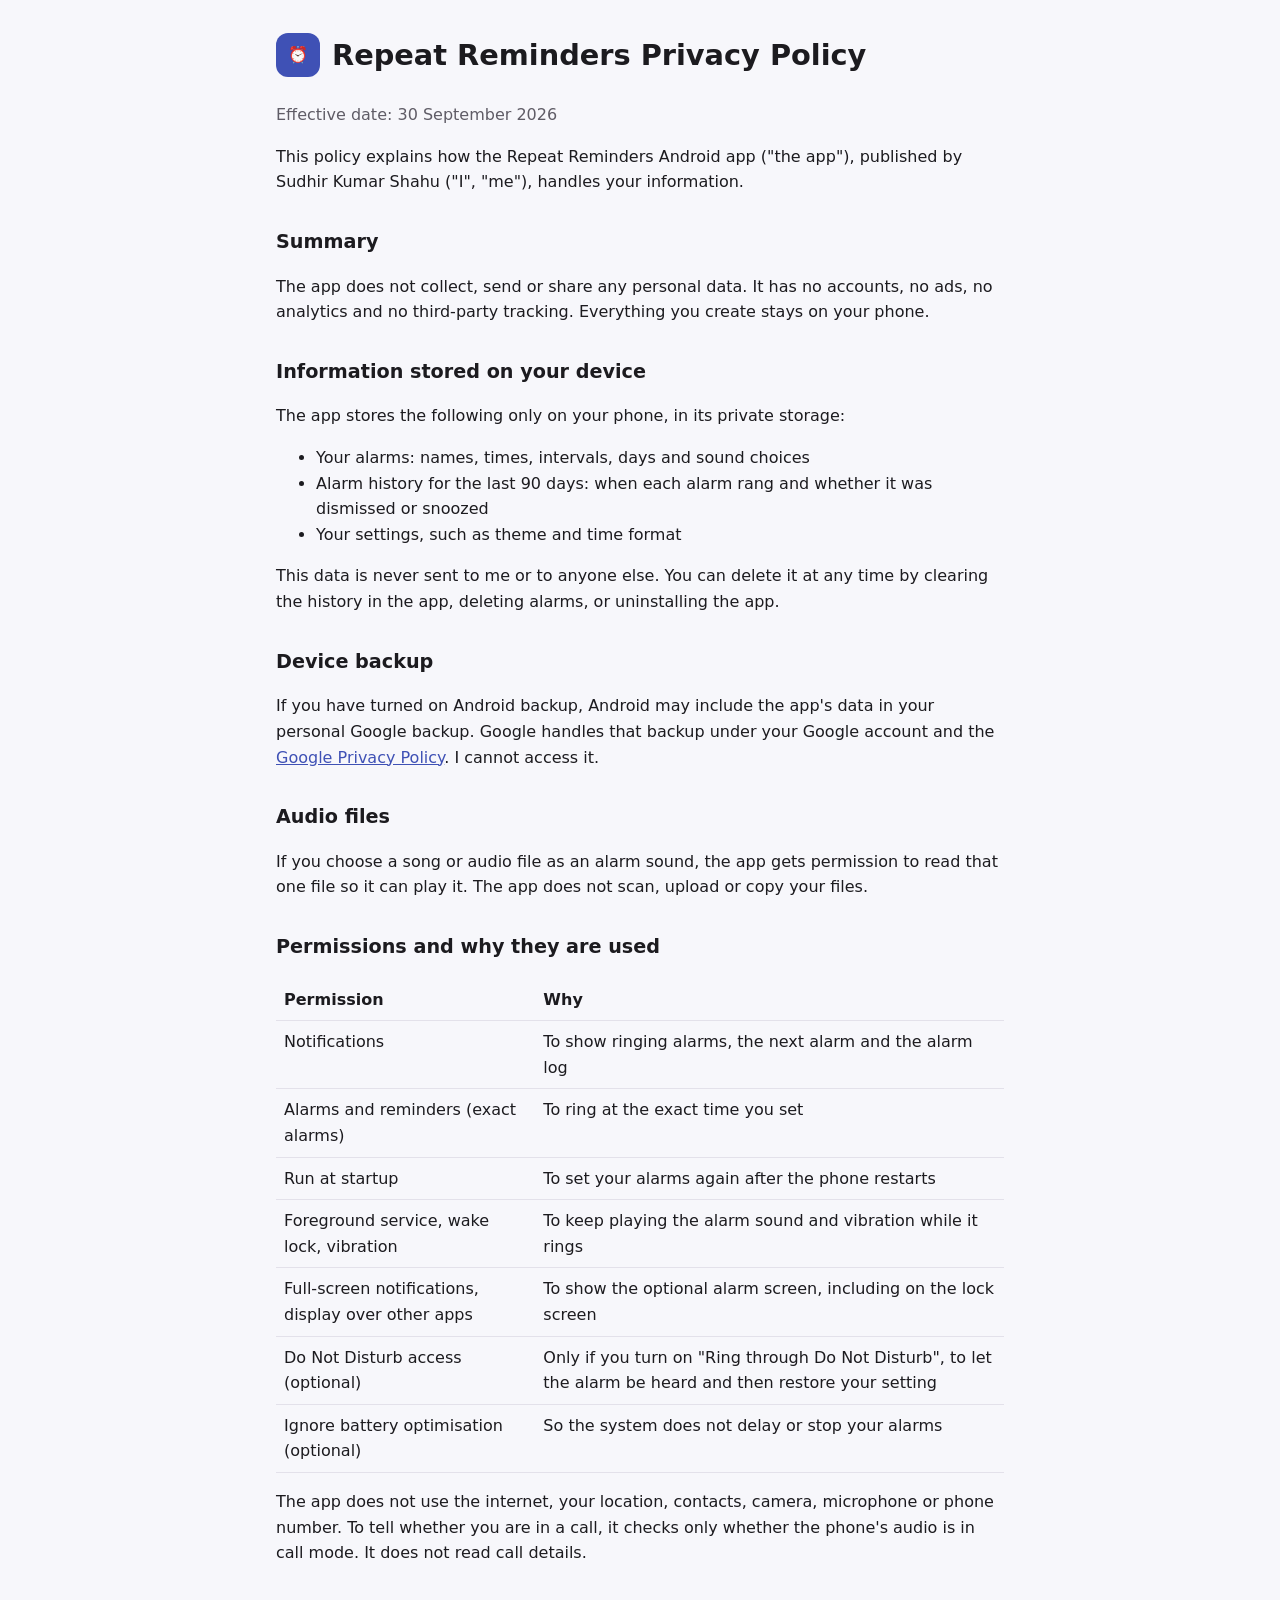
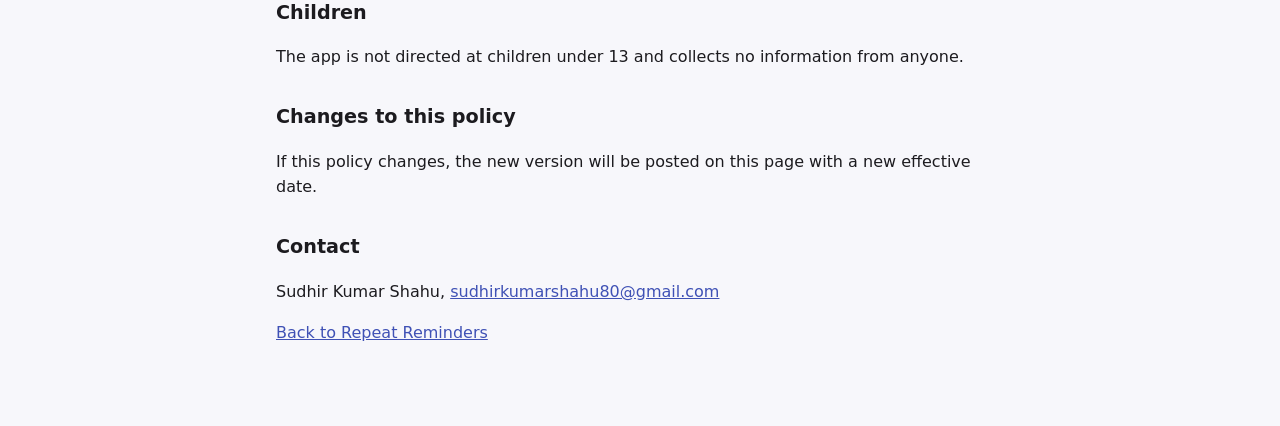
==== infra/site/privacy.html @ 934a148a "Repeat Reminders 1.0.0: interval alarm app for Android Kotlin + Jetpack Compose app that rings from " ====
<!doctype html>
<html lang="en"><head><meta charset="utf-8"><meta name="viewport" content="width=device-width,initial-scale=1">
<title>Privacy Policy</title><meta name="description" content="Privacy policy for the Repeat Reminders Android app.">
<link rel="stylesheet" href="style.css"></head>
<body><main>
<header><div class="logo">⏰</div><h1>Repeat Reminders Privacy Policy</h1></header>
<p class="muted">Effective date: 30 September 2026</p>

<p>This policy explains how the Repeat Reminders Android app ("the app"), published by Sudhir Kumar Shahu ("I", "me"), handles your information.</p>

<h2>Summary</h2>
<p>The app does not collect, send or share any personal data. It has no accounts, no ads, no analytics and no third-party tracking. Everything you create stays on your phone.</p>

<h2>Information stored on your device</h2>
<p>The app stores the following only on your phone, in its private storage:</p>
<ul>
<li>Your alarms: names, times, intervals, days and sound choices</li>
<li>Alarm history for the last 90 days: when each alarm rang and whether it was dismissed or snoozed</li>
<li>Your settings, such as theme and time format</li>
</ul>
<p>This data is never sent to me or to anyone else. You can delete it at any time by clearing the history in the app, deleting alarms, or uninstalling the app.</p>

<h2>Device backup</h2>
<p>If you have turned on Android backup, Android may include the app's data in your personal Google backup. Google handles that backup under your Google account and the <a href="https://policies.google.com/privacy">Google Privacy Policy</a>. I cannot access it.</p>

<h2>Audio files</h2>
<p>If you choose a song or audio file as an alarm sound, the app gets permission to read that one file so it can play it. The app does not scan, upload or copy your files.</p>

<h2>Permissions and why they are used</h2>
<table>
<tr><th>Permission</th><th>Why</th></tr>
<tr><td>Notifications</td><td>To show ringing alarms, the next alarm and the alarm log</td></tr>
<tr><td>Alarms and reminders (exact alarms)</td><td>To ring at the exact time you set</td></tr>
<tr><td>Run at startup</td><td>To set your alarms again after the phone restarts</td></tr>
<tr><td>Foreground service, wake lock, vibration</td><td>To keep playing the alarm sound and vibration while it rings</td></tr>
<tr><td>Full-screen notifications, display over other apps</td><td>To show the optional alarm screen, including on the lock screen</td></tr>
<tr><td>Do Not Disturb access (optional)</td><td>Only if you turn on "Ring through Do Not Disturb", to let the alarm be heard and then restore your setting</td></tr>
<tr><td>Ignore battery optimisation (optional)</td><td>So the system does not delay or stop your alarms</td></tr>
</table>
<p>The app does not use the internet, your location, contacts, camera, microphone or phone number. To tell whether you are in a call, it checks only whether the phone's audio is in call mode. It does not read call details.</p>

<h2>Children</h2>
<p>The app is not directed at children under 13 and collects no information from anyone.</p>

<h2>Changes to this policy</h2>
<p>If this policy changes, the new version will be posted on this page with a new effective date.</p>

<h2>Contact</h2>
<p>Sudhir Kumar Shahu, <a href="mailto:sudhirkumarshahu80@gmail.com">sudhirkumarshahu80@gmail.com</a></p>
<p><a href="index.html">Back to Repeat Reminders</a></p>
</main></body></html>
---- infra/site/style.css ----
:root{--bg:#f7f7fb;--fg:#1c1b1f;--muted:#5f5c66;--card:#fff;--accent:#3f51b5;--line:#e3e1ea}
@media (prefers-color-scheme:dark){:root{--bg:#121216;--fg:#e8e6ee;--muted:#a8a4b2;--card:#1c1c22;--accent:#9fa8ff;--line:#2c2b33}}
*{box-sizing:border-box}
body{margin:0;background:var(--bg);color:var(--fg);font:16px/1.6 system-ui,-apple-system,"Segoe UI",Roboto,sans-serif}
main{max-width:760px;margin:0 auto;padding:32px 16px 64px}
header{display:flex;align-items:center;gap:12px;margin-bottom:24px}
header .logo{width:44px;height:44px;border-radius:12px;background:var(--accent);display:grid;place-items:center;color:#fff;font-weight:700}
h1{font-size:1.8rem;margin:0}h2{font-size:1.2rem;margin-top:2rem}
a{color:var(--accent)}
.card{background:var(--card);border:1px solid var(--line);border-radius:14px;padding:20px;margin:16px 0}
.muted{color:var(--muted)}
table{border-collapse:collapse;width:100%}td,th{border-bottom:1px solid var(--line);padding:8px;text-align:left;vertical-align:top}
footer{margin-top:48px;color:var(--muted);font-size:.9rem}
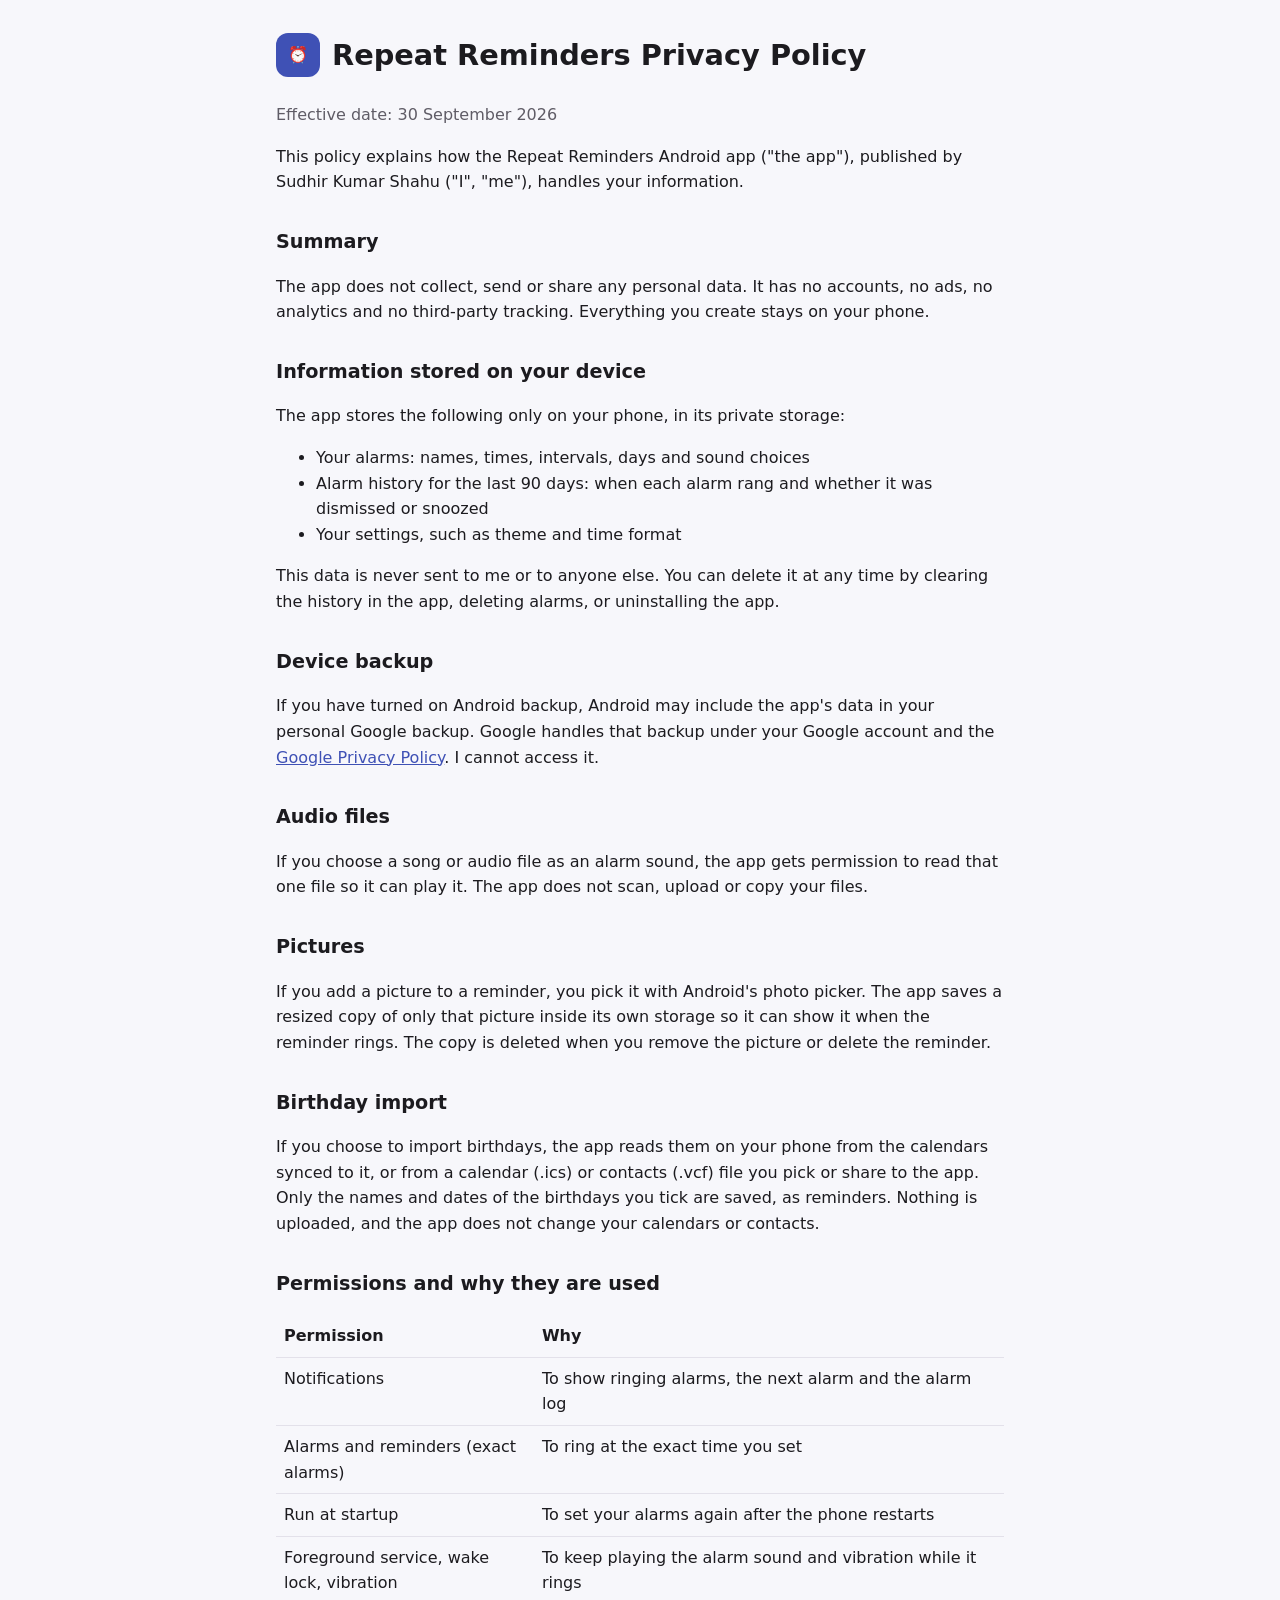
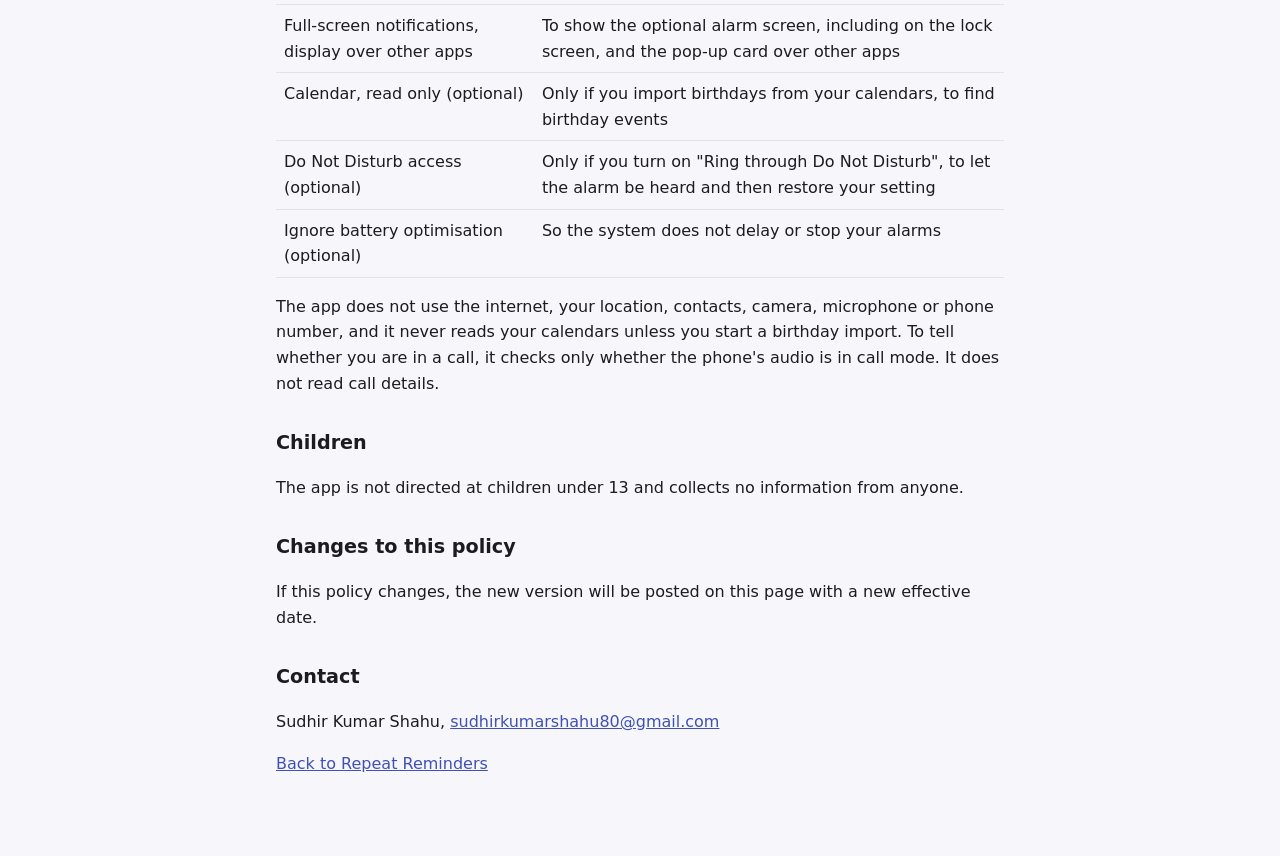
==== commit b871f144: "Groups, crop, icons, pop-up, single alarms and birthday import - Groups: reminders can belong to a g" ====
--- a/infra/site/privacy.html
+++ b/infra/site/privacy.html
@@ -26,6 +26,12 @@
 <h2>Audio files</h2>
 <p>If you choose a song or audio file as an alarm sound, the app gets permission to read that one file so it can play it. The app does not scan, upload or copy your files.</p>
 
+<h2>Pictures</h2>
+<p>If you add a picture to a reminder, you pick it with Android's photo picker. The app saves a resized copy of only that picture inside its own storage so it can show it when the reminder rings. The copy is deleted when you remove the picture or delete the reminder.</p>
+
+<h2>Birthday import</h2>
+<p>If you choose to import birthdays, the app reads them on your phone from the calendars synced to it, or from a calendar (.ics) or contacts (.vcf) file you pick or share to the app. Only the names and dates of the birthdays you tick are saved, as reminders. Nothing is uploaded, and the app does not change your calendars or contacts.</p>
+
 <h2>Permissions and why they are used</h2>
 <table>
 <tr><th>Permission</th><th>Why</th></tr>
@@ -33,11 +39,12 @@
 <tr><td>Alarms and reminders (exact alarms)</td><td>To ring at the exact time you set</td></tr>
 <tr><td>Run at startup</td><td>To set your alarms again after the phone restarts</td></tr>
 <tr><td>Foreground service, wake lock, vibration</td><td>To keep playing the alarm sound and vibration while it rings</td></tr>
-<tr><td>Full-screen notifications, display over other apps</td><td>To show the optional alarm screen, including on the lock screen</td></tr>
+<tr><td>Full-screen notifications, display over other apps</td><td>To show the optional alarm screen, including on the lock screen, and the pop-up card over other apps</td></tr>
+<tr><td>Calendar, read only (optional)</td><td>Only if you import birthdays from your calendars, to find birthday events</td></tr>
 <tr><td>Do Not Disturb access (optional)</td><td>Only if you turn on "Ring through Do Not Disturb", to let the alarm be heard and then restore your setting</td></tr>
 <tr><td>Ignore battery optimisation (optional)</td><td>So the system does not delay or stop your alarms</td></tr>
 </table>
-<p>The app does not use the internet, your location, contacts, camera, microphone or phone number. To tell whether you are in a call, it checks only whether the phone's audio is in call mode. It does not read call details.</p>
+<p>The app does not use the internet, your location, contacts, camera, microphone or phone number, and it never reads your calendars unless you start a birthday import. To tell whether you are in a call, it checks only whether the phone's audio is in call mode. It does not read call details.</p>
 
 <h2>Children</h2>
 <p>The app is not directed at children under 13 and collects no information from anyone.</p>
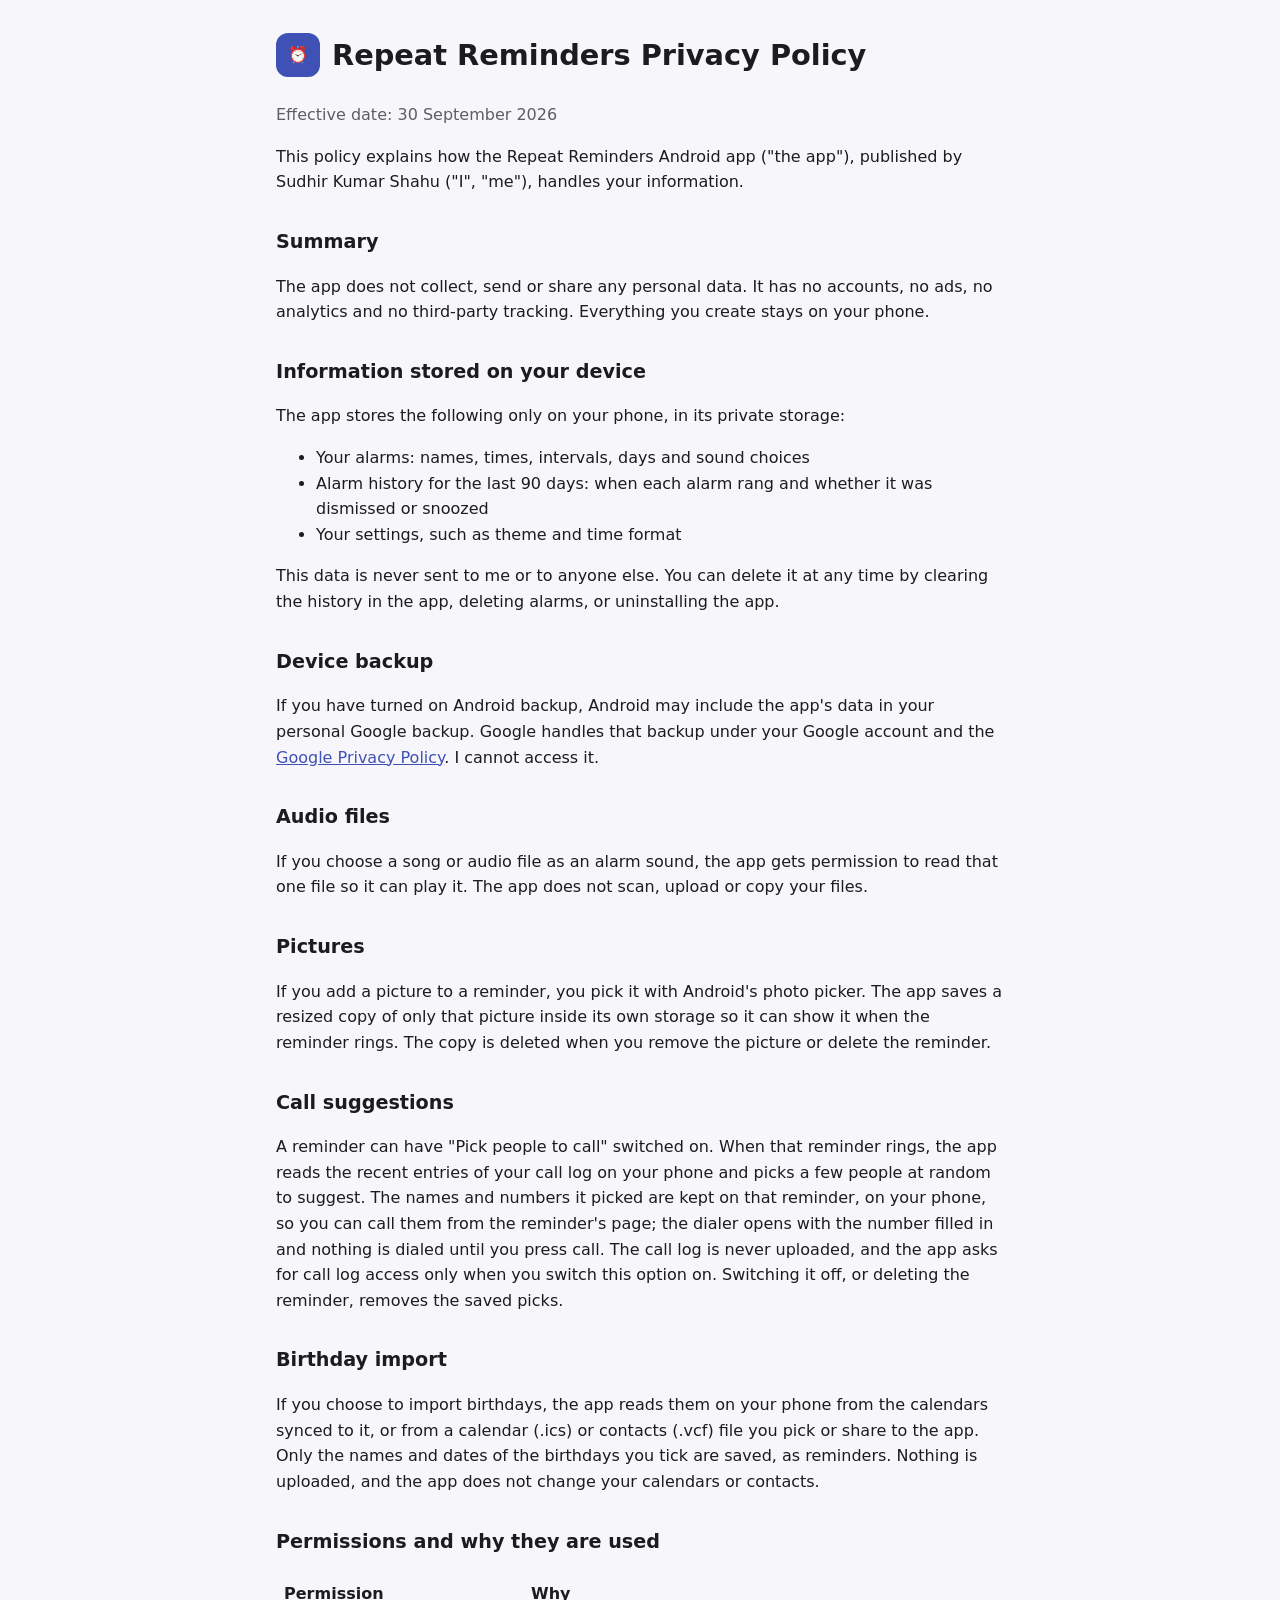
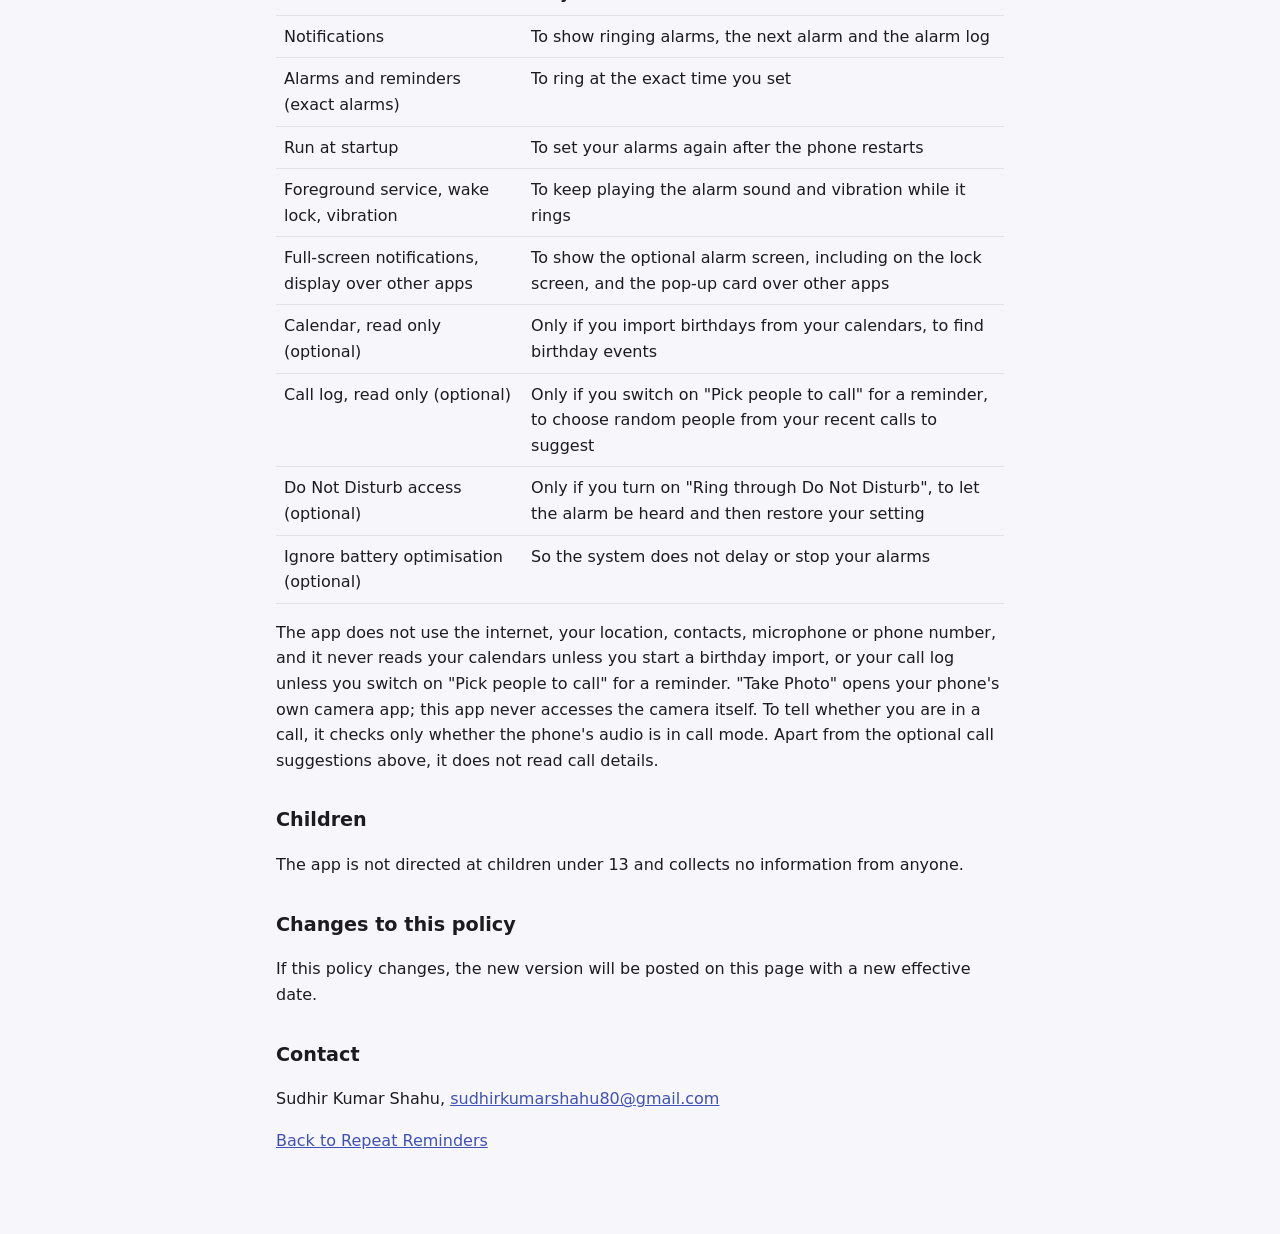
==== commit 676a297f: "Call someone reminders, first-launch sound setup - "Pick people to call": each time the reminder rin" ====
--- a/infra/site/privacy.html
+++ b/infra/site/privacy.html
@@ -29,6 +29,9 @@
 <h2>Pictures</h2>
 <p>If you add a picture to a reminder, you pick it with Android's photo picker. The app saves a resized copy of only that picture inside its own storage so it can show it when the reminder rings. The copy is deleted when you remove the picture or delete the reminder.</p>
 
+<h2>Call suggestions</h2>
+<p>A reminder can have "Pick people to call" switched on. When that reminder rings, the app reads the recent entries of your call log on your phone and picks a few people at random to suggest. The names and numbers it picked are kept on that reminder, on your phone, so you can call them from the reminder's page; the dialer opens with the number filled in and nothing is dialed until you press call. The call log is never uploaded, and the app asks for call log access only when you switch this option on. Switching it off, or deleting the reminder, removes the saved picks.</p>
+
 <h2>Birthday import</h2>
 <p>If you choose to import birthdays, the app reads them on your phone from the calendars synced to it, or from a calendar (.ics) or contacts (.vcf) file you pick or share to the app. Only the names and dates of the birthdays you tick are saved, as reminders. Nothing is uploaded, and the app does not change your calendars or contacts.</p>
 
@@ -41,10 +44,11 @@
 <tr><td>Foreground service, wake lock, vibration</td><td>To keep playing the alarm sound and vibration while it rings</td></tr>
 <tr><td>Full-screen notifications, display over other apps</td><td>To show the optional alarm screen, including on the lock screen, and the pop-up card over other apps</td></tr>
 <tr><td>Calendar, read only (optional)</td><td>Only if you import birthdays from your calendars, to find birthday events</td></tr>
+<tr><td>Call log, read only (optional)</td><td>Only if you switch on "Pick people to call" for a reminder, to choose random people from your recent calls to suggest</td></tr>
 <tr><td>Do Not Disturb access (optional)</td><td>Only if you turn on "Ring through Do Not Disturb", to let the alarm be heard and then restore your setting</td></tr>
 <tr><td>Ignore battery optimisation (optional)</td><td>So the system does not delay or stop your alarms</td></tr>
 </table>
-<p>The app does not use the internet, your location, contacts, camera, microphone or phone number, and it never reads your calendars unless you start a birthday import. To tell whether you are in a call, it checks only whether the phone's audio is in call mode. It does not read call details.</p>
+<p>The app does not use the internet, your location, contacts, microphone or phone number, and it never reads your calendars unless you start a birthday import, or your call log unless you switch on "Pick people to call" for a reminder. "Take Photo" opens your phone's own camera app; this app never accesses the camera itself. To tell whether you are in a call, it checks only whether the phone's audio is in call mode. Apart from the optional call suggestions above, it does not read call details.</p>
 
 <h2>Children</h2>
 <p>The app is not directed at children under 13 and collects no information from anyone.</p>
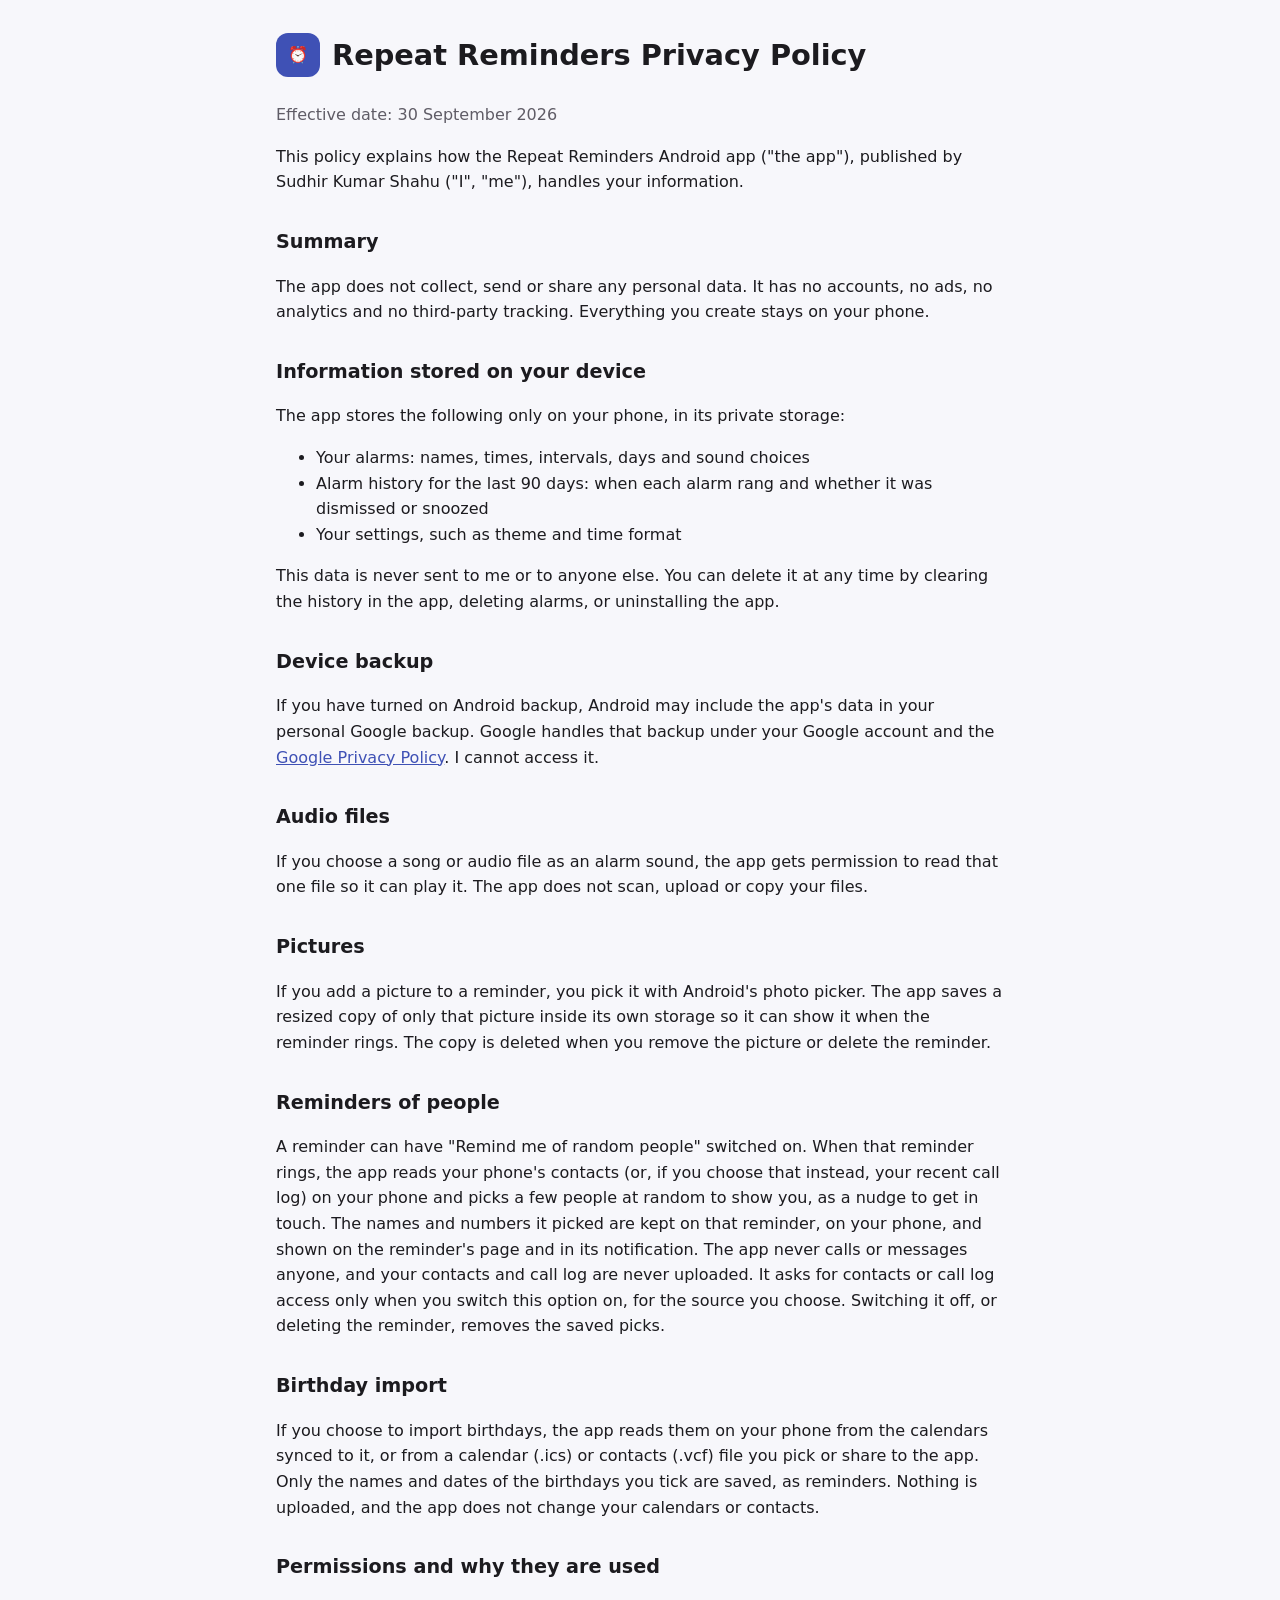
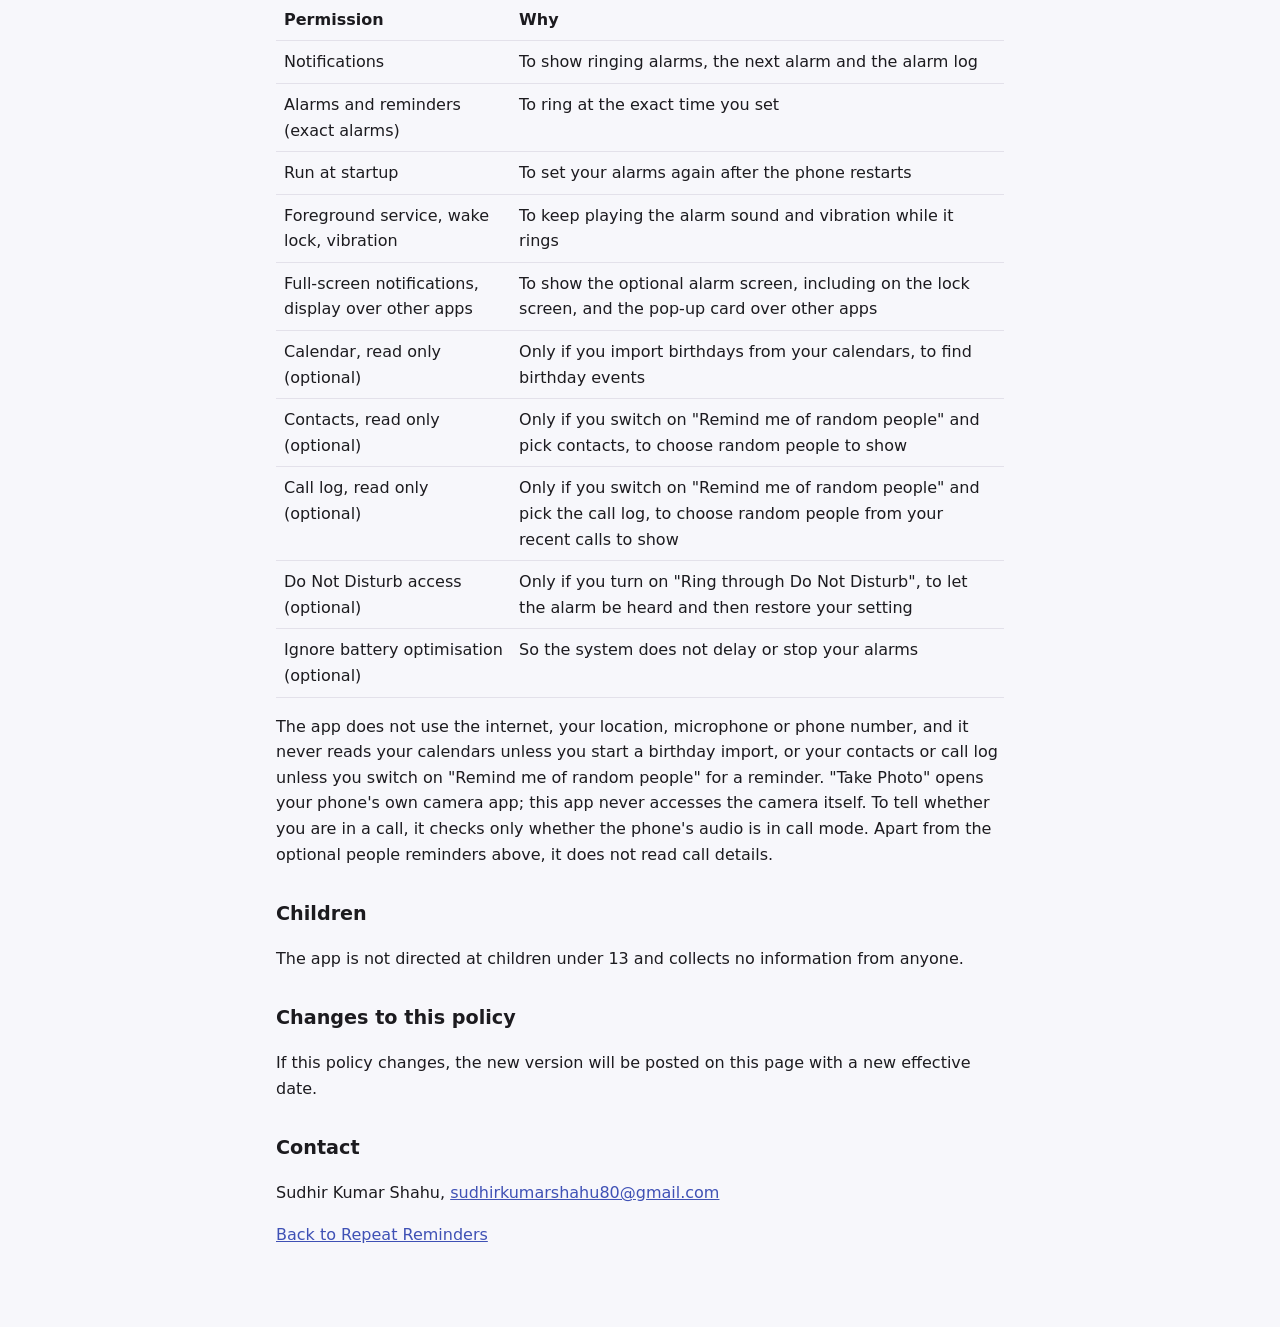
==== commit 1d455d10: "Remind me of random people: contacts or call log, no calling - The feature no longer calls anyone: w" ====
--- a/infra/site/privacy.html
+++ b/infra/site/privacy.html
@@ -29,8 +29,8 @@
 <h2>Pictures</h2>
 <p>If you add a picture to a reminder, you pick it with Android's photo picker. The app saves a resized copy of only that picture inside its own storage so it can show it when the reminder rings. The copy is deleted when you remove the picture or delete the reminder.</p>
 
-<h2>Call suggestions</h2>
-<p>A reminder can have "Pick people to call" switched on. When that reminder rings, the app reads the recent entries of your call log on your phone and picks a few people at random to suggest. The names and numbers it picked are kept on that reminder, on your phone, so you can call them from the reminder's page; the dialer opens with the number filled in and nothing is dialed until you press call. The call log is never uploaded, and the app asks for call log access only when you switch this option on. Switching it off, or deleting the reminder, removes the saved picks.</p>
+<h2>Reminders of people</h2>
+<p>A reminder can have "Remind me of random people" switched on. When that reminder rings, the app reads your phone's contacts (or, if you choose that instead, your recent call log) on your phone and picks a few people at random to show you, as a nudge to get in touch. The names and numbers it picked are kept on that reminder, on your phone, and shown on the reminder's page and in its notification. The app never calls or messages anyone, and your contacts and call log are never uploaded. It asks for contacts or call log access only when you switch this option on, for the source you choose. Switching it off, or deleting the reminder, removes the saved picks.</p>
 
 <h2>Birthday import</h2>
 <p>If you choose to import birthdays, the app reads them on your phone from the calendars synced to it, or from a calendar (.ics) or contacts (.vcf) file you pick or share to the app. Only the names and dates of the birthdays you tick are saved, as reminders. Nothing is uploaded, and the app does not change your calendars or contacts.</p>
@@ -44,11 +44,12 @@
 <tr><td>Foreground service, wake lock, vibration</td><td>To keep playing the alarm sound and vibration while it rings</td></tr>
 <tr><td>Full-screen notifications, display over other apps</td><td>To show the optional alarm screen, including on the lock screen, and the pop-up card over other apps</td></tr>
 <tr><td>Calendar, read only (optional)</td><td>Only if you import birthdays from your calendars, to find birthday events</td></tr>
-<tr><td>Call log, read only (optional)</td><td>Only if you switch on "Pick people to call" for a reminder, to choose random people from your recent calls to suggest</td></tr>
+<tr><td>Contacts, read only (optional)</td><td>Only if you switch on "Remind me of random people" and pick contacts, to choose random people to show</td></tr>
+<tr><td>Call log, read only (optional)</td><td>Only if you switch on "Remind me of random people" and pick the call log, to choose random people from your recent calls to show</td></tr>
 <tr><td>Do Not Disturb access (optional)</td><td>Only if you turn on "Ring through Do Not Disturb", to let the alarm be heard and then restore your setting</td></tr>
 <tr><td>Ignore battery optimisation (optional)</td><td>So the system does not delay or stop your alarms</td></tr>
 </table>
-<p>The app does not use the internet, your location, contacts, microphone or phone number, and it never reads your calendars unless you start a birthday import, or your call log unless you switch on "Pick people to call" for a reminder. "Take Photo" opens your phone's own camera app; this app never accesses the camera itself. To tell whether you are in a call, it checks only whether the phone's audio is in call mode. Apart from the optional call suggestions above, it does not read call details.</p>
+<p>The app does not use the internet, your location, microphone or phone number, and it never reads your calendars unless you start a birthday import, or your contacts or call log unless you switch on "Remind me of random people" for a reminder. "Take Photo" opens your phone's own camera app; this app never accesses the camera itself. To tell whether you are in a call, it checks only whether the phone's audio is in call mode. Apart from the optional people reminders above, it does not read call details.</p>
 
 <h2>Children</h2>
 <p>The app is not directed at children under 13 and collects no information from anyone.</p>
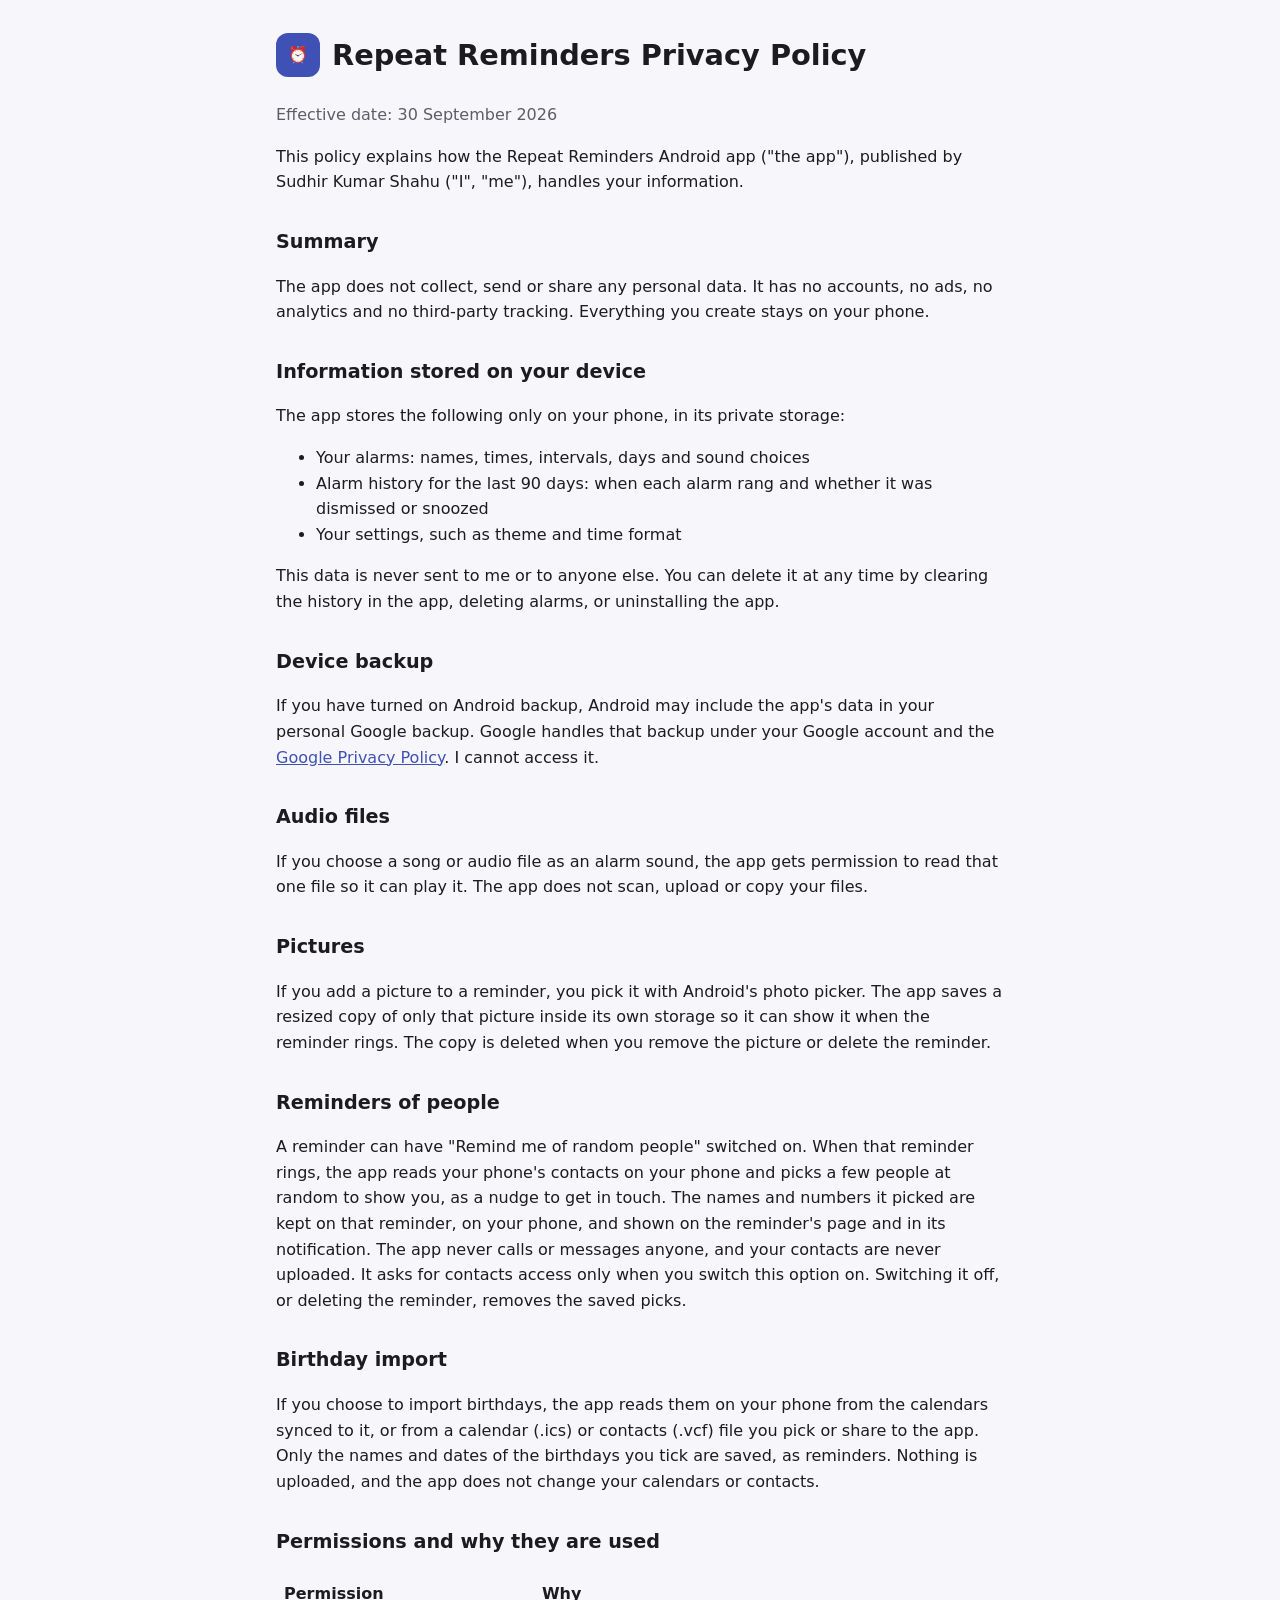
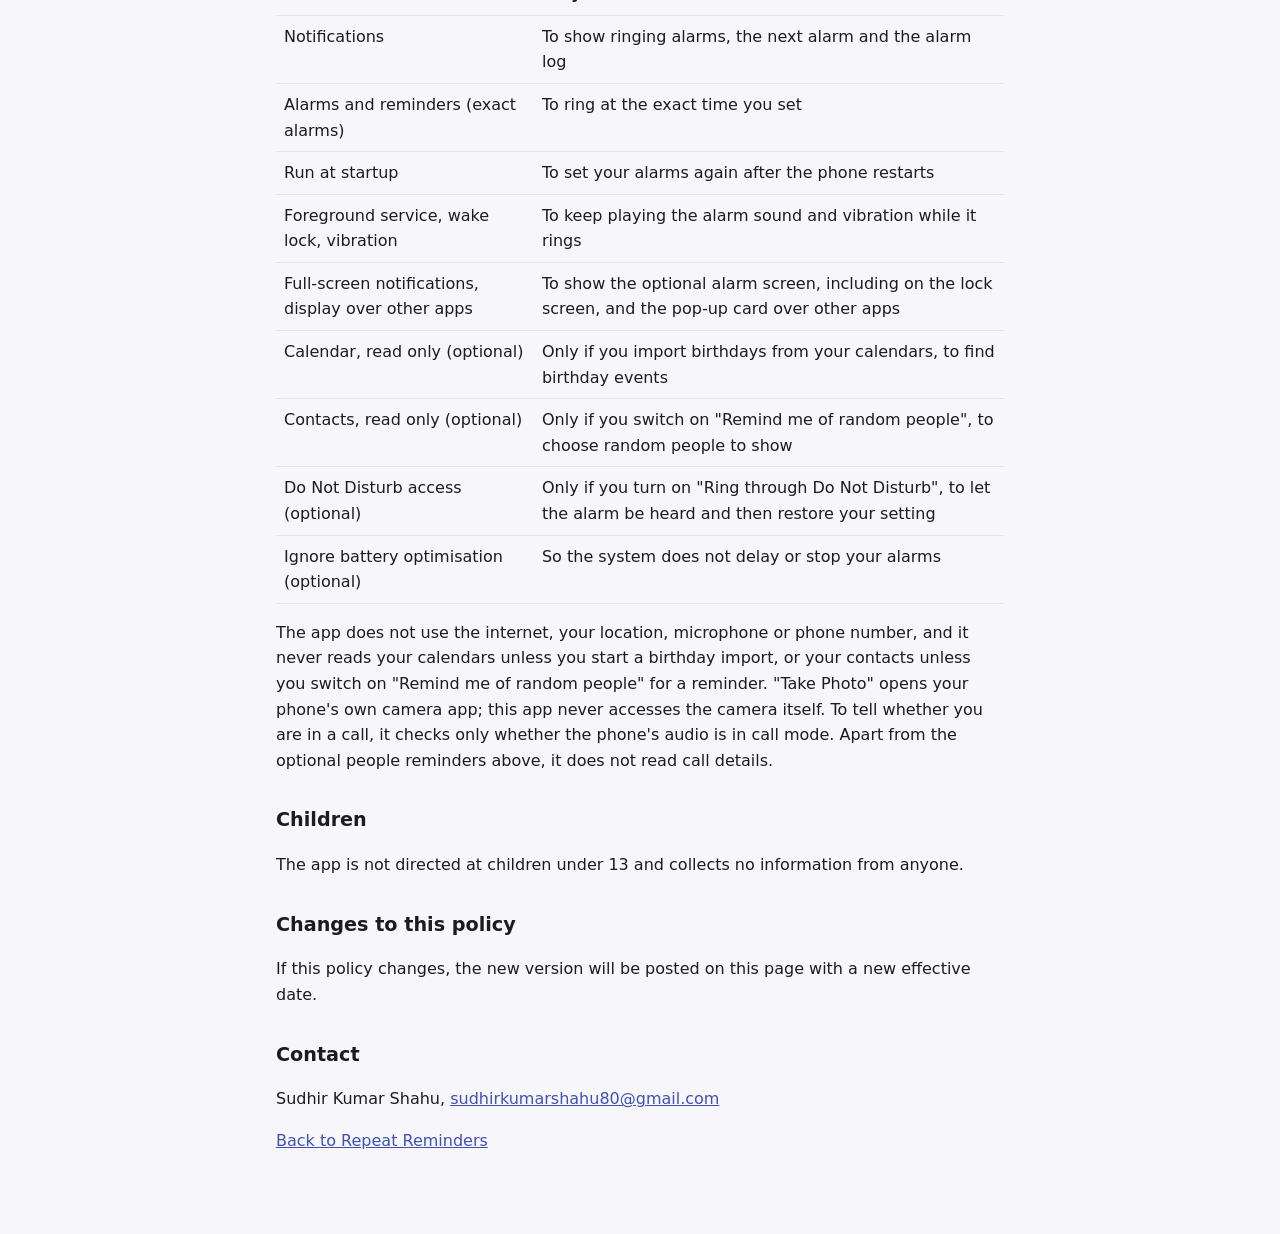
==== commit 0c6d720d: "Remind me of people: contacts only, call log removed - The call log choice and the READ_CALL_LOG per" ====
--- a/infra/site/privacy.html
+++ b/infra/site/privacy.html
@@ -30,7 +30,7 @@
 <p>If you add a picture to a reminder, you pick it with Android's photo picker. The app saves a resized copy of only that picture inside its own storage so it can show it when the reminder rings. The copy is deleted when you remove the picture or delete the reminder.</p>
 
 <h2>Reminders of people</h2>
-<p>A reminder can have "Remind me of random people" switched on. When that reminder rings, the app reads your phone's contacts (or, if you choose that instead, your recent call log) on your phone and picks a few people at random to show you, as a nudge to get in touch. The names and numbers it picked are kept on that reminder, on your phone, and shown on the reminder's page and in its notification. The app never calls or messages anyone, and your contacts and call log are never uploaded. It asks for contacts or call log access only when you switch this option on, for the source you choose. Switching it off, or deleting the reminder, removes the saved picks.</p>
+<p>A reminder can have "Remind me of random people" switched on. When that reminder rings, the app reads your phone's contacts on your phone and picks a few people at random to show you, as a nudge to get in touch. The names and numbers it picked are kept on that reminder, on your phone, and shown on the reminder's page and in its notification. The app never calls or messages anyone, and your contacts are never uploaded. It asks for contacts access only when you switch this option on. Switching it off, or deleting the reminder, removes the saved picks.</p>
 
 <h2>Birthday import</h2>
 <p>If you choose to import birthdays, the app reads them on your phone from the calendars synced to it, or from a calendar (.ics) or contacts (.vcf) file you pick or share to the app. Only the names and dates of the birthdays you tick are saved, as reminders. Nothing is uploaded, and the app does not change your calendars or contacts.</p>
@@ -44,12 +44,11 @@
 <tr><td>Foreground service, wake lock, vibration</td><td>To keep playing the alarm sound and vibration while it rings</td></tr>
 <tr><td>Full-screen notifications, display over other apps</td><td>To show the optional alarm screen, including on the lock screen, and the pop-up card over other apps</td></tr>
 <tr><td>Calendar, read only (optional)</td><td>Only if you import birthdays from your calendars, to find birthday events</td></tr>
-<tr><td>Contacts, read only (optional)</td><td>Only if you switch on "Remind me of random people" and pick contacts, to choose random people to show</td></tr>
-<tr><td>Call log, read only (optional)</td><td>Only if you switch on "Remind me of random people" and pick the call log, to choose random people from your recent calls to show</td></tr>
+<tr><td>Contacts, read only (optional)</td><td>Only if you switch on "Remind me of random people", to choose random people to show</td></tr>
 <tr><td>Do Not Disturb access (optional)</td><td>Only if you turn on "Ring through Do Not Disturb", to let the alarm be heard and then restore your setting</td></tr>
 <tr><td>Ignore battery optimisation (optional)</td><td>So the system does not delay or stop your alarms</td></tr>
 </table>
-<p>The app does not use the internet, your location, microphone or phone number, and it never reads your calendars unless you start a birthday import, or your contacts or call log unless you switch on "Remind me of random people" for a reminder. "Take Photo" opens your phone's own camera app; this app never accesses the camera itself. To tell whether you are in a call, it checks only whether the phone's audio is in call mode. Apart from the optional people reminders above, it does not read call details.</p>
+<p>The app does not use the internet, your location, microphone or phone number, and it never reads your calendars unless you start a birthday import, or your contacts unless you switch on "Remind me of random people" for a reminder. "Take Photo" opens your phone's own camera app; this app never accesses the camera itself. To tell whether you are in a call, it checks only whether the phone's audio is in call mode. Apart from the optional people reminders above, it does not read call details.</p>
 
 <h2>Children</h2>
 <p>The app is not directed at children under 13 and collects no information from anyone.</p>
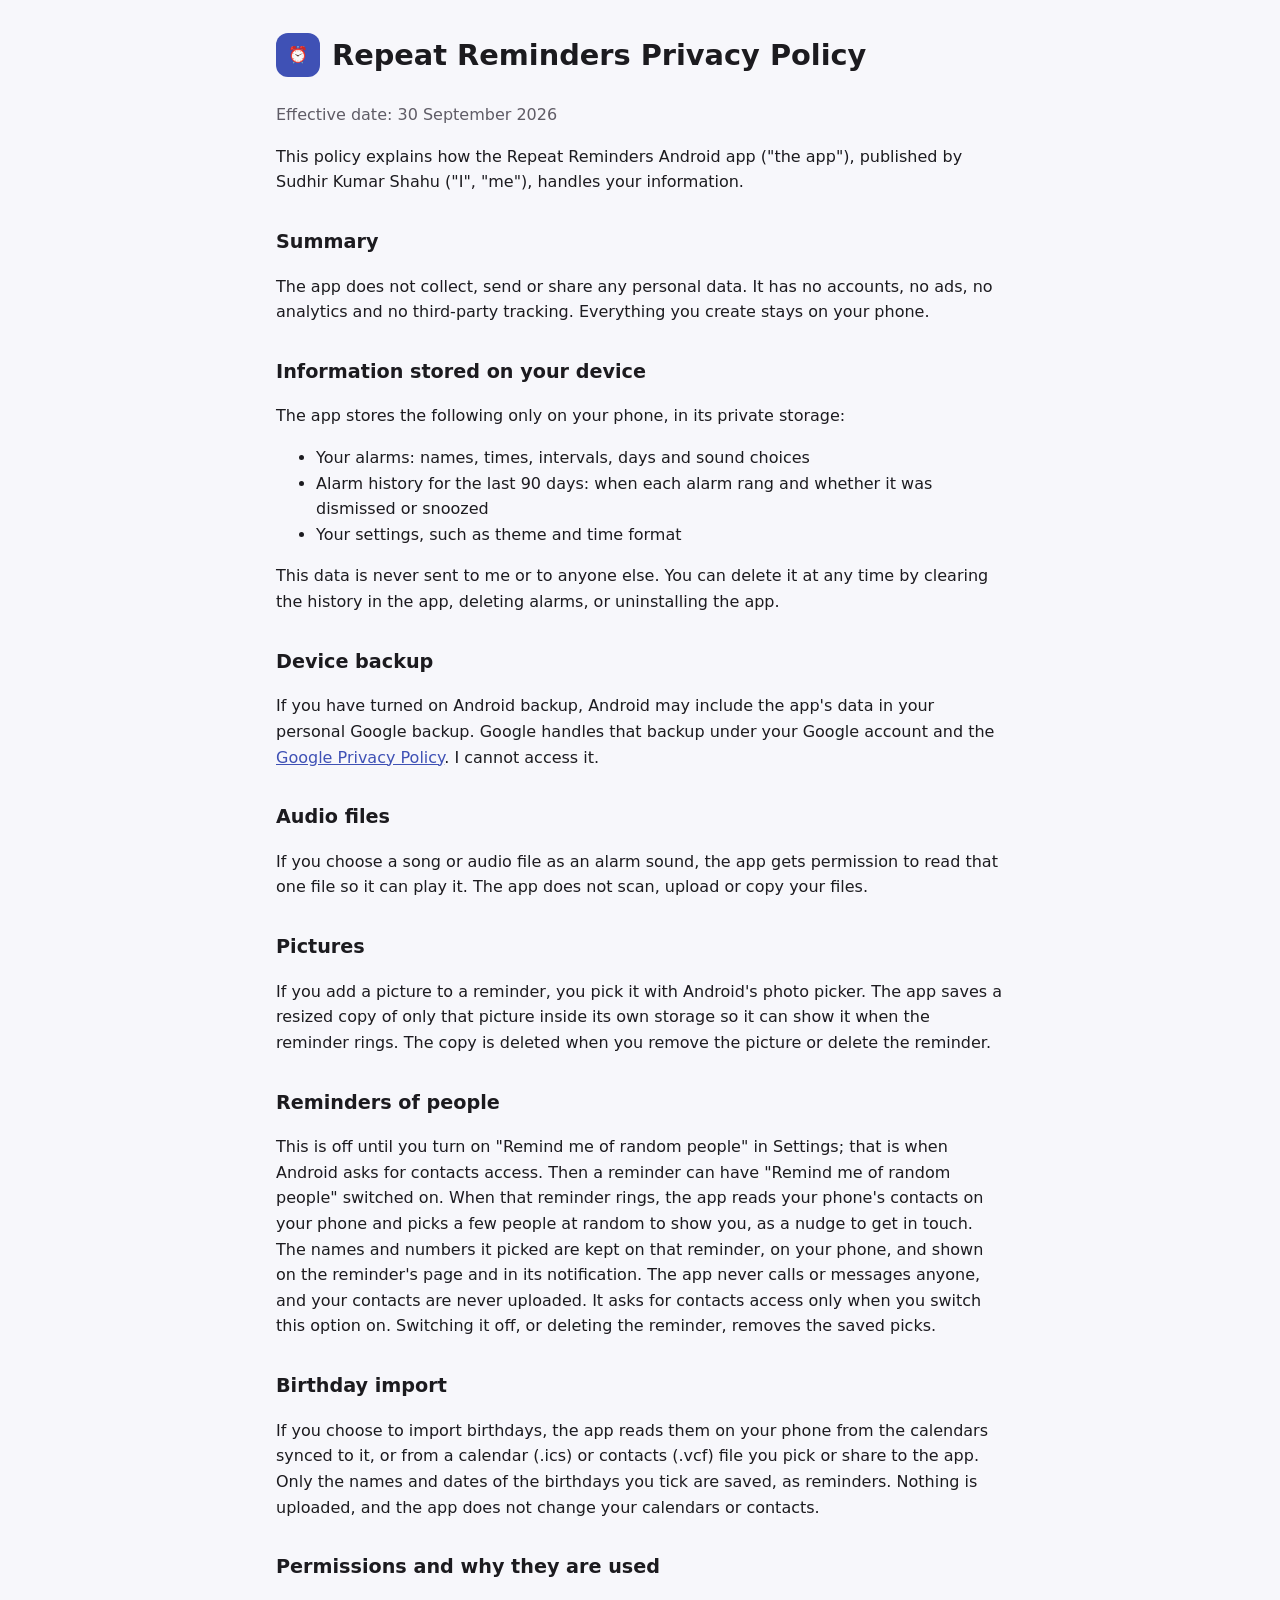
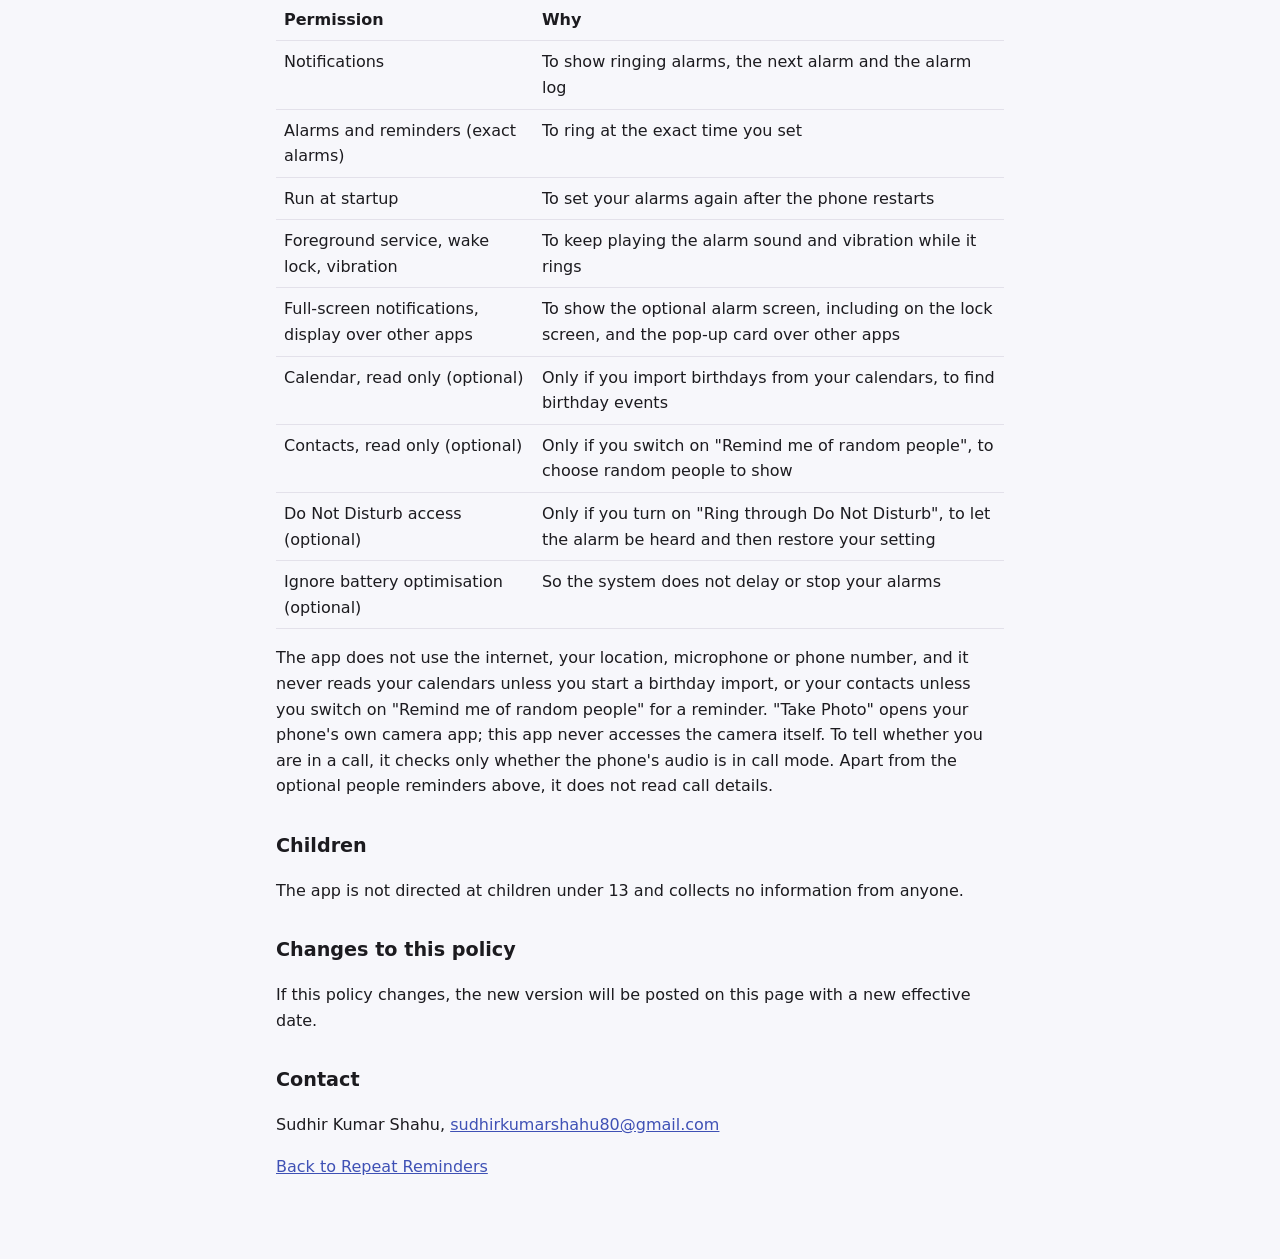
==== commit 4ca11d4e: "People reminders toggle in Settings, smaller titles, bigger bullets, reminder search Co-Authored-By:" ====
--- a/infra/site/privacy.html
+++ b/infra/site/privacy.html
@@ -30,7 +30,7 @@
 <p>If you add a picture to a reminder, you pick it with Android's photo picker. The app saves a resized copy of only that picture inside its own storage so it can show it when the reminder rings. The copy is deleted when you remove the picture or delete the reminder.</p>
 
 <h2>Reminders of people</h2>
-<p>A reminder can have "Remind me of random people" switched on. When that reminder rings, the app reads your phone's contacts on your phone and picks a few people at random to show you, as a nudge to get in touch. The names and numbers it picked are kept on that reminder, on your phone, and shown on the reminder's page and in its notification. The app never calls or messages anyone, and your contacts are never uploaded. It asks for contacts access only when you switch this option on. Switching it off, or deleting the reminder, removes the saved picks.</p>
+<p>This is off until you turn on "Remind me of random people" in Settings; that is when Android asks for contacts access. Then a reminder can have "Remind me of random people" switched on. When that reminder rings, the app reads your phone's contacts on your phone and picks a few people at random to show you, as a nudge to get in touch. The names and numbers it picked are kept on that reminder, on your phone, and shown on the reminder's page and in its notification. The app never calls or messages anyone, and your contacts are never uploaded. It asks for contacts access only when you switch this option on. Switching it off, or deleting the reminder, removes the saved picks.</p>
 
 <h2>Birthday import</h2>
 <p>If you choose to import birthdays, the app reads them on your phone from the calendars synced to it, or from a calendar (.ics) or contacts (.vcf) file you pick or share to the app. Only the names and dates of the birthdays you tick are saved, as reminders. Nothing is uploaded, and the app does not change your calendars or contacts.</p>
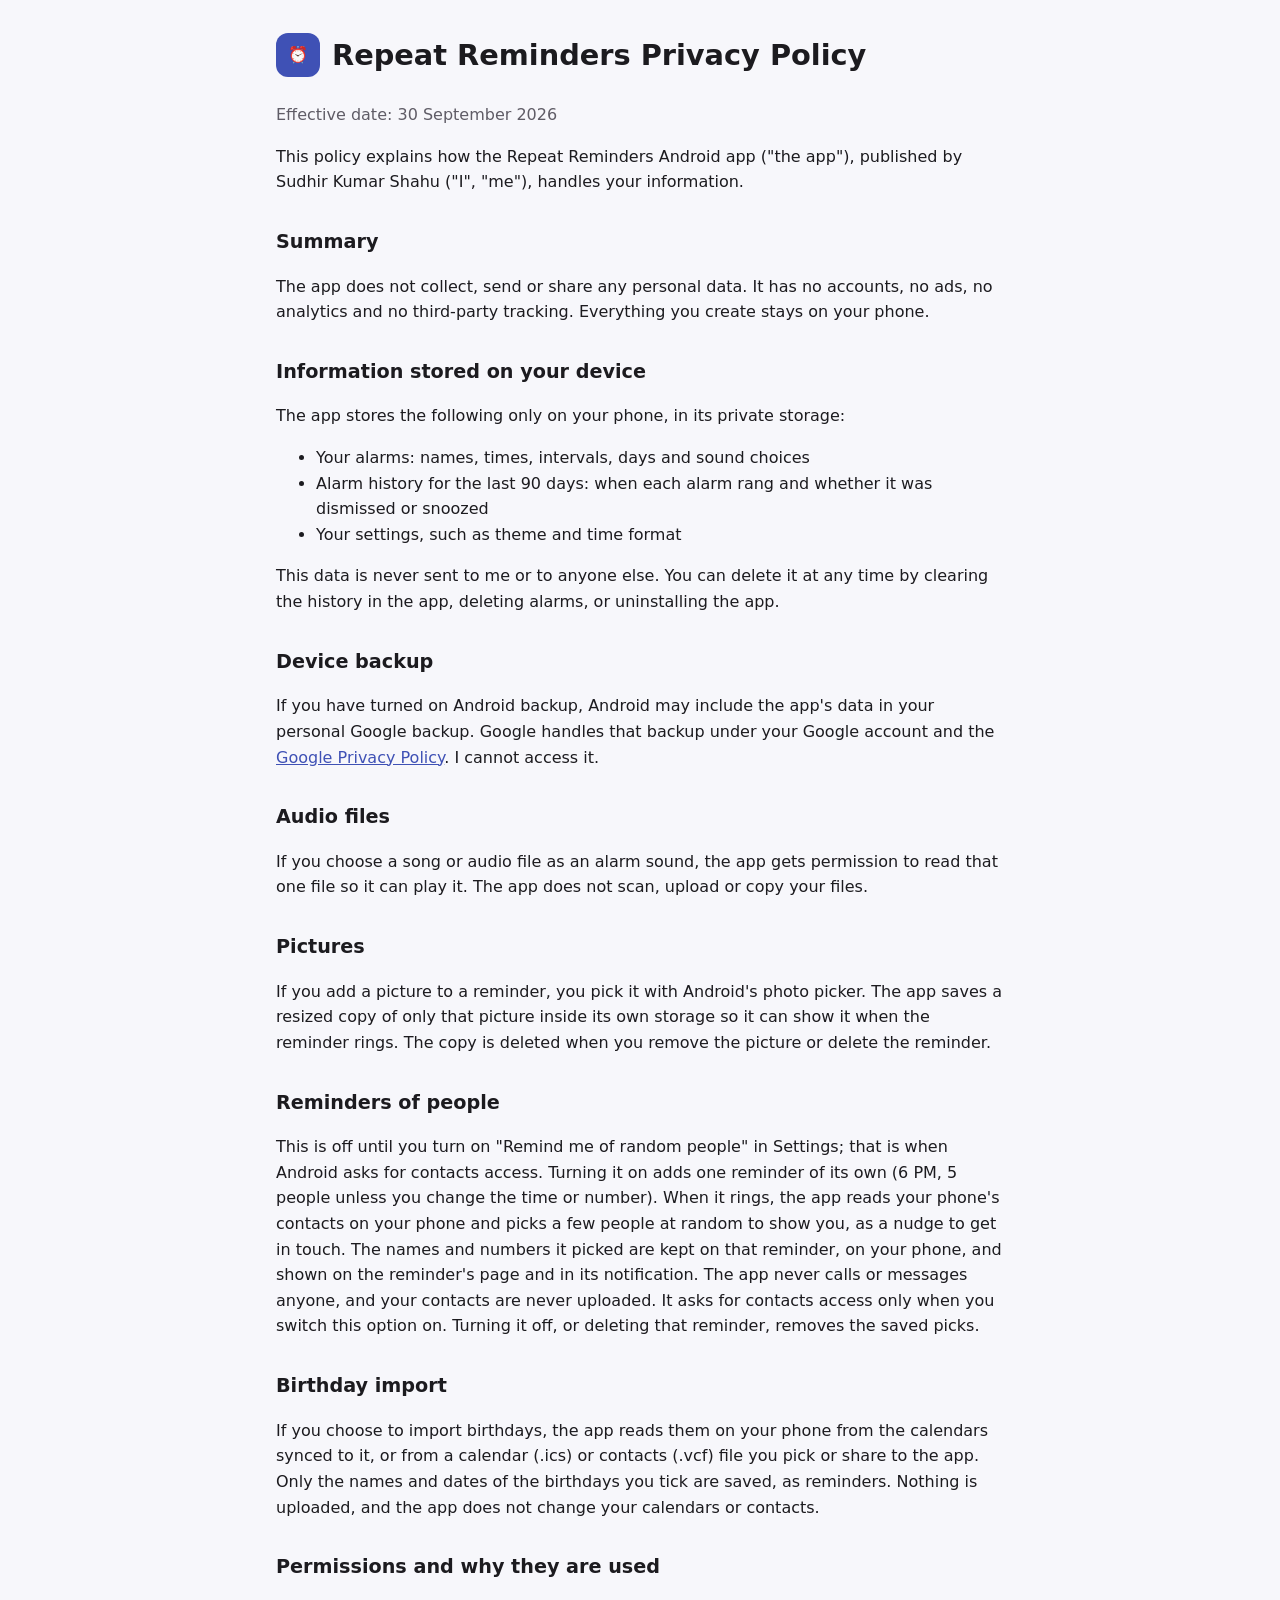
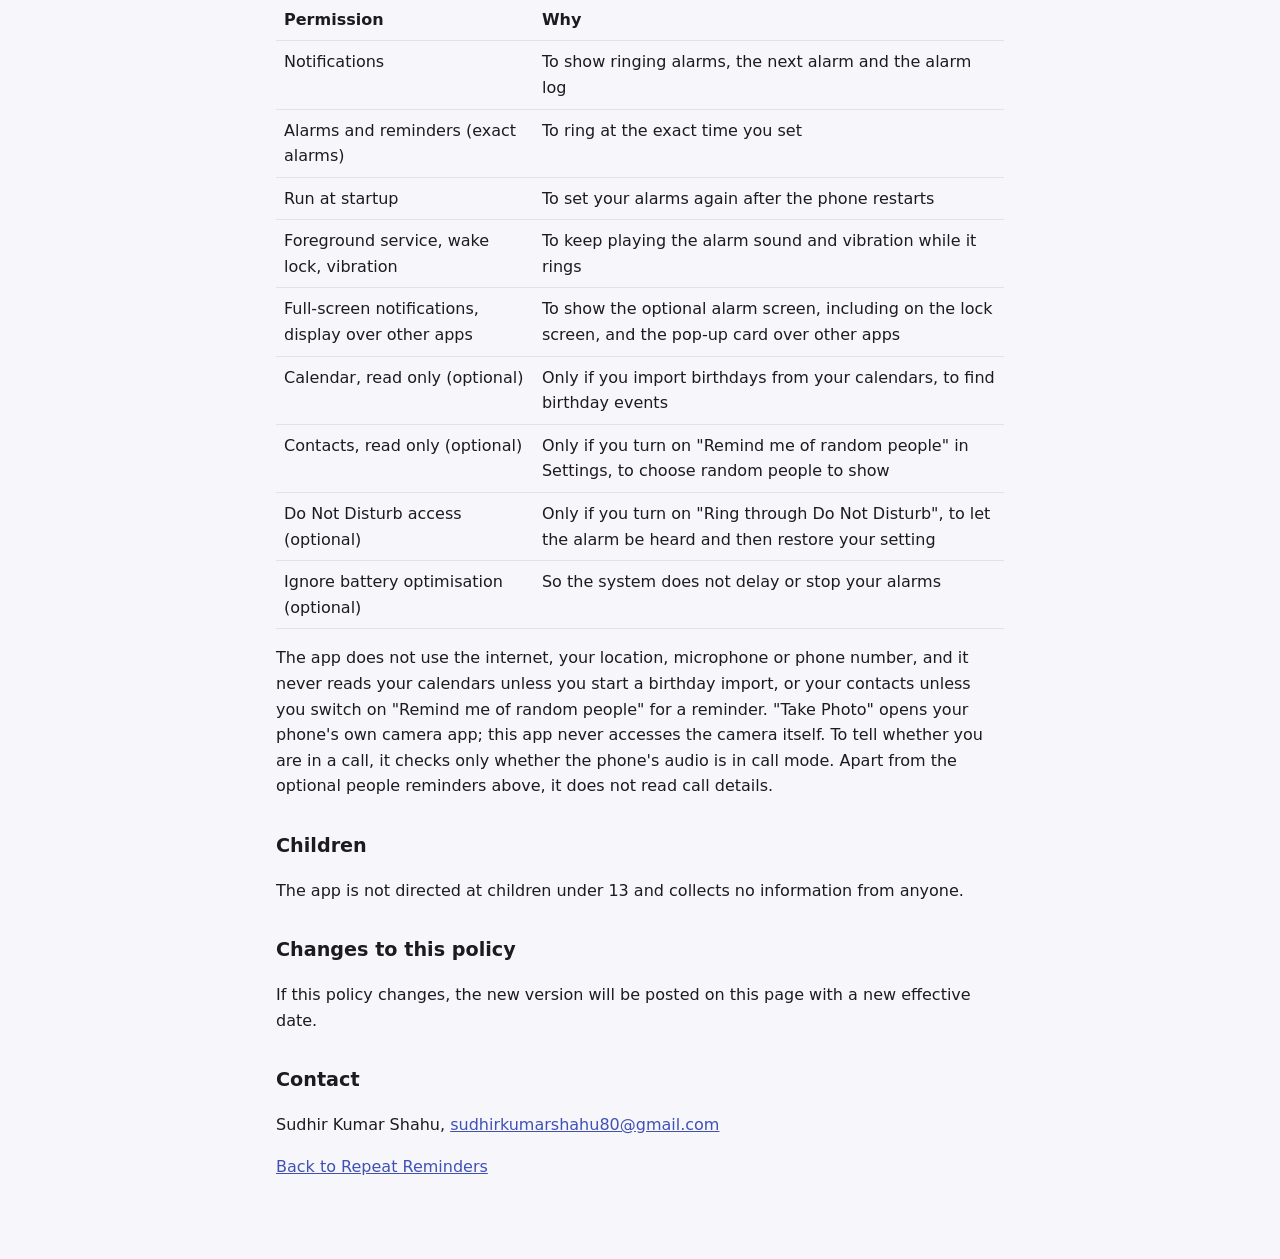
==== commit 0db7a764: "People reminder as its own reminder: Settings time (6 PM) and count (5), off for other reminders Co-" ====
--- a/infra/site/privacy.html
+++ b/infra/site/privacy.html
@@ -30,7 +30,7 @@
 <p>If you add a picture to a reminder, you pick it with Android's photo picker. The app saves a resized copy of only that picture inside its own storage so it can show it when the reminder rings. The copy is deleted when you remove the picture or delete the reminder.</p>
 
 <h2>Reminders of people</h2>
-<p>This is off until you turn on "Remind me of random people" in Settings; that is when Android asks for contacts access. Then a reminder can have "Remind me of random people" switched on. When that reminder rings, the app reads your phone's contacts on your phone and picks a few people at random to show you, as a nudge to get in touch. The names and numbers it picked are kept on that reminder, on your phone, and shown on the reminder's page and in its notification. The app never calls or messages anyone, and your contacts are never uploaded. It asks for contacts access only when you switch this option on. Switching it off, or deleting the reminder, removes the saved picks.</p>
+<p>This is off until you turn on "Remind me of random people" in Settings; that is when Android asks for contacts access. Turning it on adds one reminder of its own (6 PM, 5 people unless you change the time or number). When it rings, the app reads your phone's contacts on your phone and picks a few people at random to show you, as a nudge to get in touch. The names and numbers it picked are kept on that reminder, on your phone, and shown on the reminder's page and in its notification. The app never calls or messages anyone, and your contacts are never uploaded. It asks for contacts access only when you switch this option on. Turning it off, or deleting that reminder, removes the saved picks.</p>
 
 <h2>Birthday import</h2>
 <p>If you choose to import birthdays, the app reads them on your phone from the calendars synced to it, or from a calendar (.ics) or contacts (.vcf) file you pick or share to the app. Only the names and dates of the birthdays you tick are saved, as reminders. Nothing is uploaded, and the app does not change your calendars or contacts.</p>
@@ -44,7 +44,7 @@
 <tr><td>Foreground service, wake lock, vibration</td><td>To keep playing the alarm sound and vibration while it rings</td></tr>
 <tr><td>Full-screen notifications, display over other apps</td><td>To show the optional alarm screen, including on the lock screen, and the pop-up card over other apps</td></tr>
 <tr><td>Calendar, read only (optional)</td><td>Only if you import birthdays from your calendars, to find birthday events</td></tr>
-<tr><td>Contacts, read only (optional)</td><td>Only if you switch on "Remind me of random people", to choose random people to show</td></tr>
+<tr><td>Contacts, read only (optional)</td><td>Only if you turn on "Remind me of random people" in Settings, to choose random people to show</td></tr>
 <tr><td>Do Not Disturb access (optional)</td><td>Only if you turn on "Ring through Do Not Disturb", to let the alarm be heard and then restore your setting</td></tr>
 <tr><td>Ignore battery optimisation (optional)</td><td>So the system does not delay or stop your alarms</td></tr>
 </table>
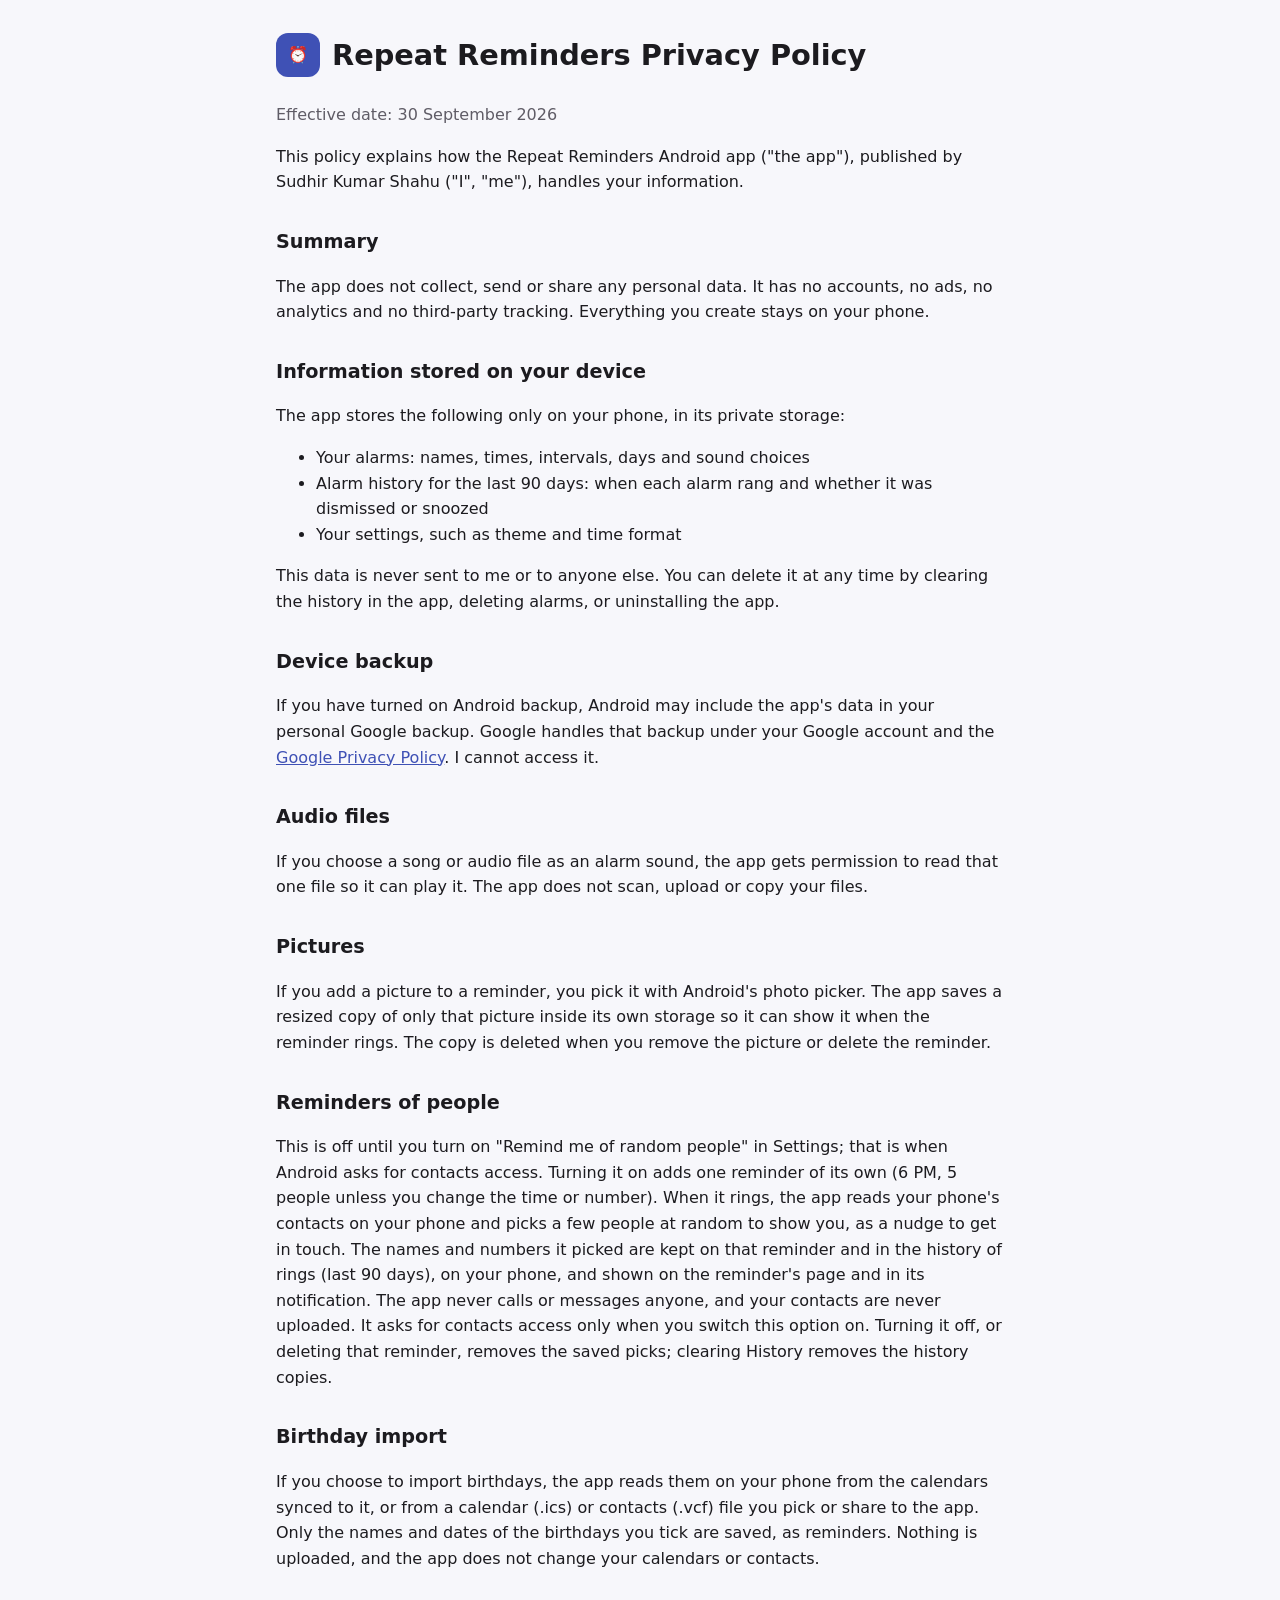
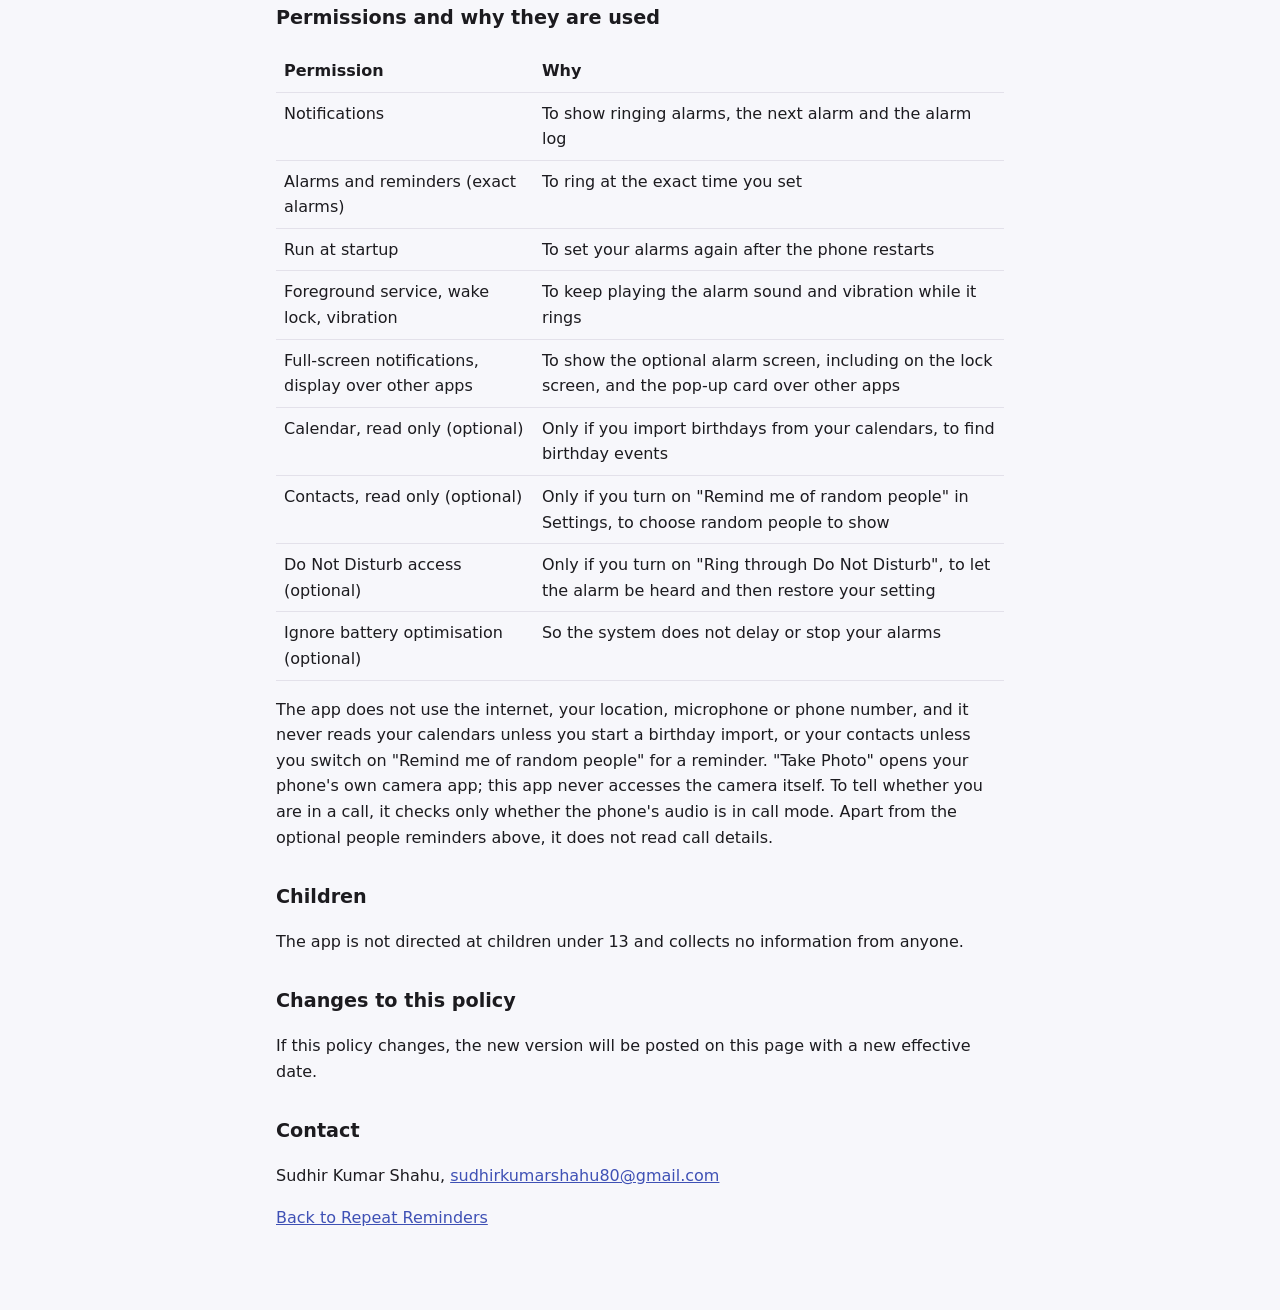
==== commit abb40e9d: "People reminder: repeat or once a day, history keeps the people; title-only notifications, simpler b" ====
--- a/infra/site/privacy.html
+++ b/infra/site/privacy.html
@@ -30,7 +30,7 @@
 <p>If you add a picture to a reminder, you pick it with Android's photo picker. The app saves a resized copy of only that picture inside its own storage so it can show it when the reminder rings. The copy is deleted when you remove the picture or delete the reminder.</p>
 
 <h2>Reminders of people</h2>
-<p>This is off until you turn on "Remind me of random people" in Settings; that is when Android asks for contacts access. Turning it on adds one reminder of its own (6 PM, 5 people unless you change the time or number). When it rings, the app reads your phone's contacts on your phone and picks a few people at random to show you, as a nudge to get in touch. The names and numbers it picked are kept on that reminder, on your phone, and shown on the reminder's page and in its notification. The app never calls or messages anyone, and your contacts are never uploaded. It asks for contacts access only when you switch this option on. Turning it off, or deleting that reminder, removes the saved picks.</p>
+<p>This is off until you turn on "Remind me of random people" in Settings; that is when Android asks for contacts access. Turning it on adds one reminder of its own (6 PM, 5 people unless you change the time or number). When it rings, the app reads your phone's contacts on your phone and picks a few people at random to show you, as a nudge to get in touch. The names and numbers it picked are kept on that reminder and in the history of rings (last 90 days), on your phone, and shown on the reminder's page and in its notification. The app never calls or messages anyone, and your contacts are never uploaded. It asks for contacts access only when you switch this option on. Turning it off, or deleting that reminder, removes the saved picks; clearing History removes the history copies.</p>
 
 <h2>Birthday import</h2>
 <p>If you choose to import birthdays, the app reads them on your phone from the calendars synced to it, or from a calendar (.ics) or contacts (.vcf) file you pick or share to the app. Only the names and dates of the birthdays you tick are saved, as reminders. Nothing is uploaded, and the app does not change your calendars or contacts.</p>
